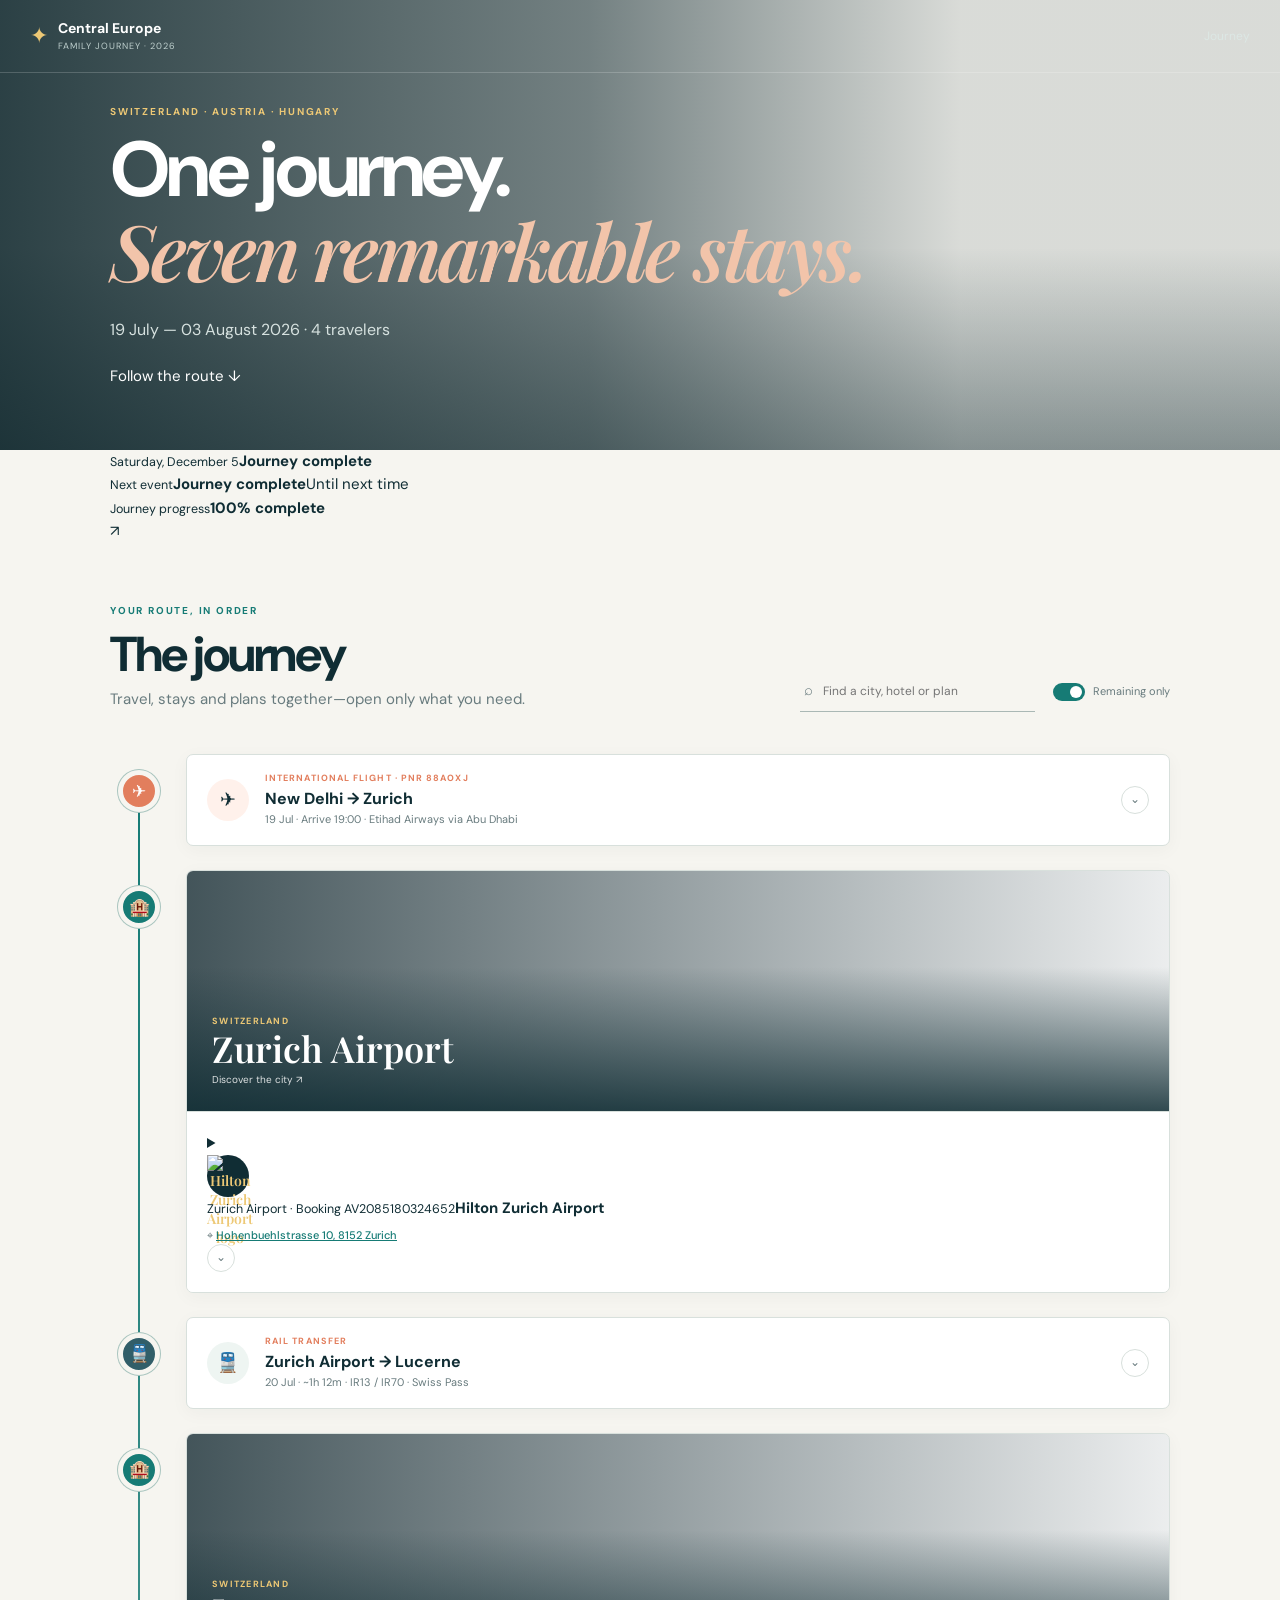
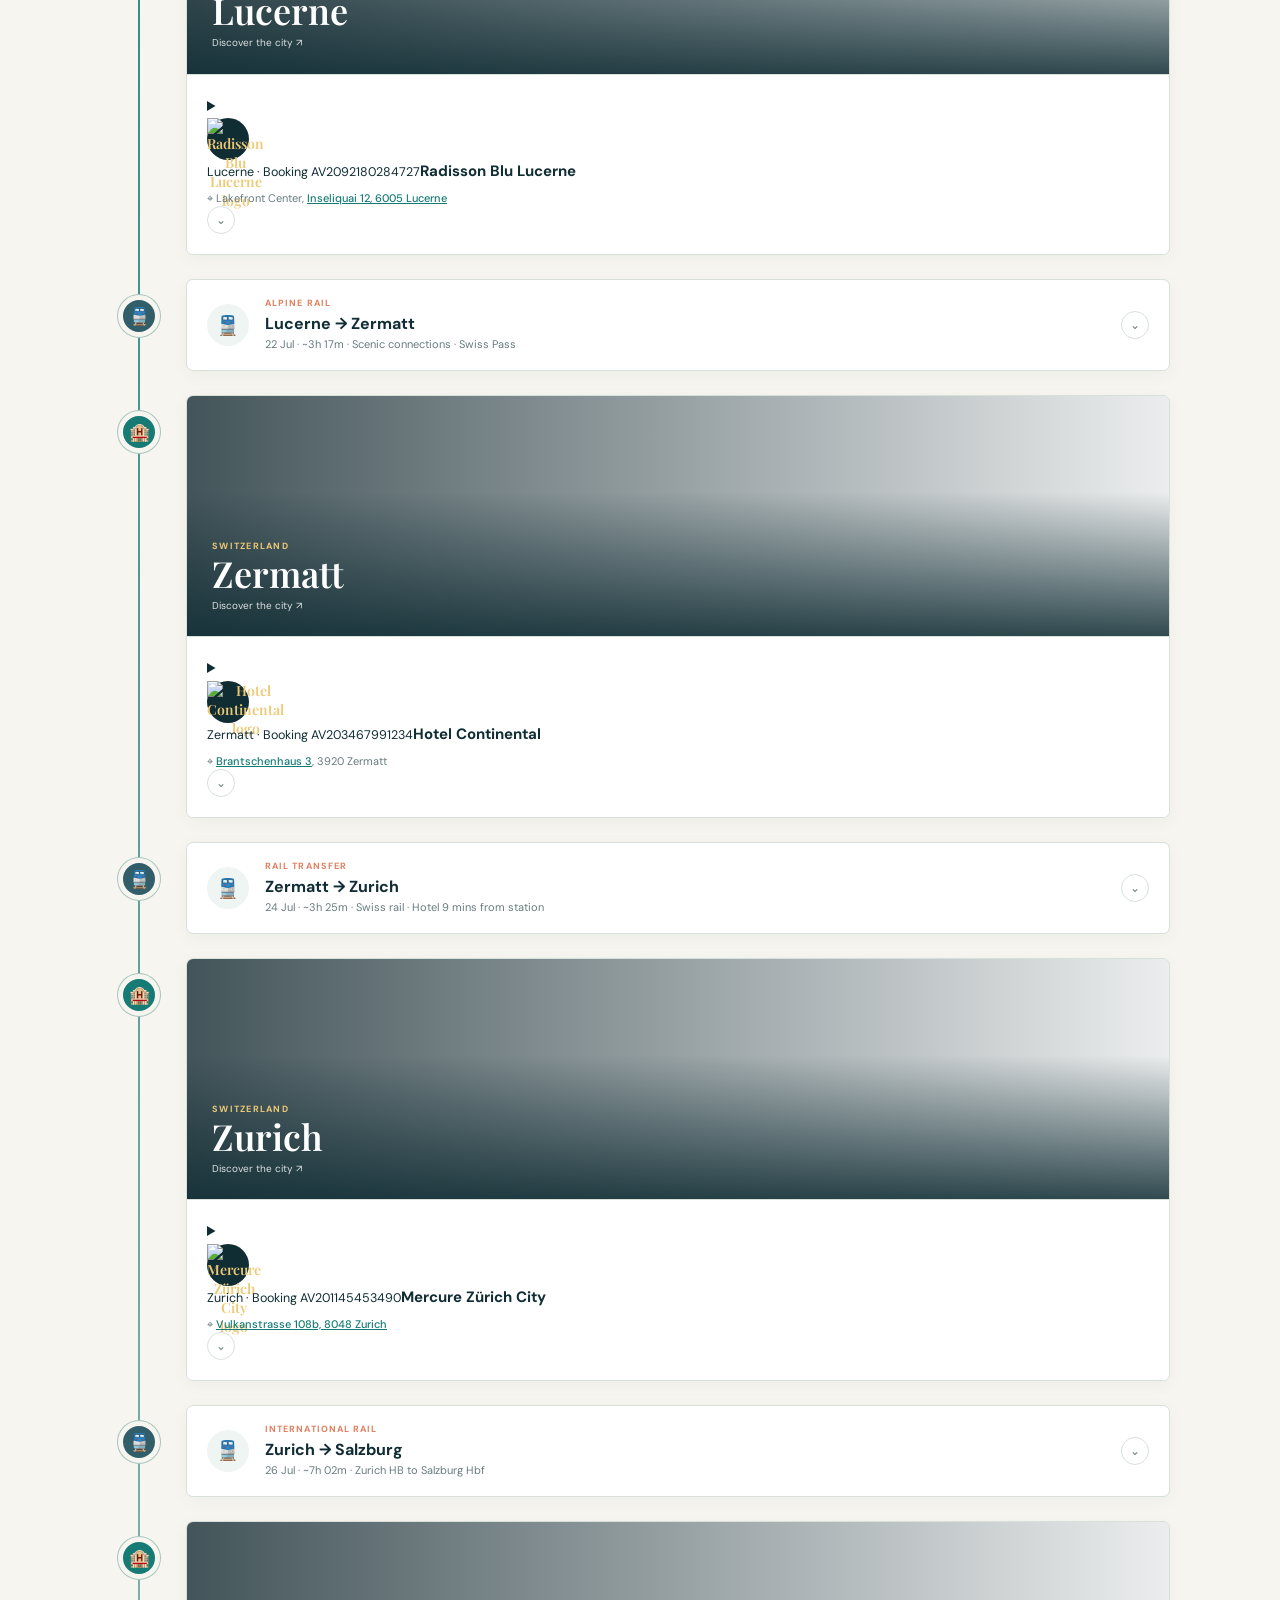
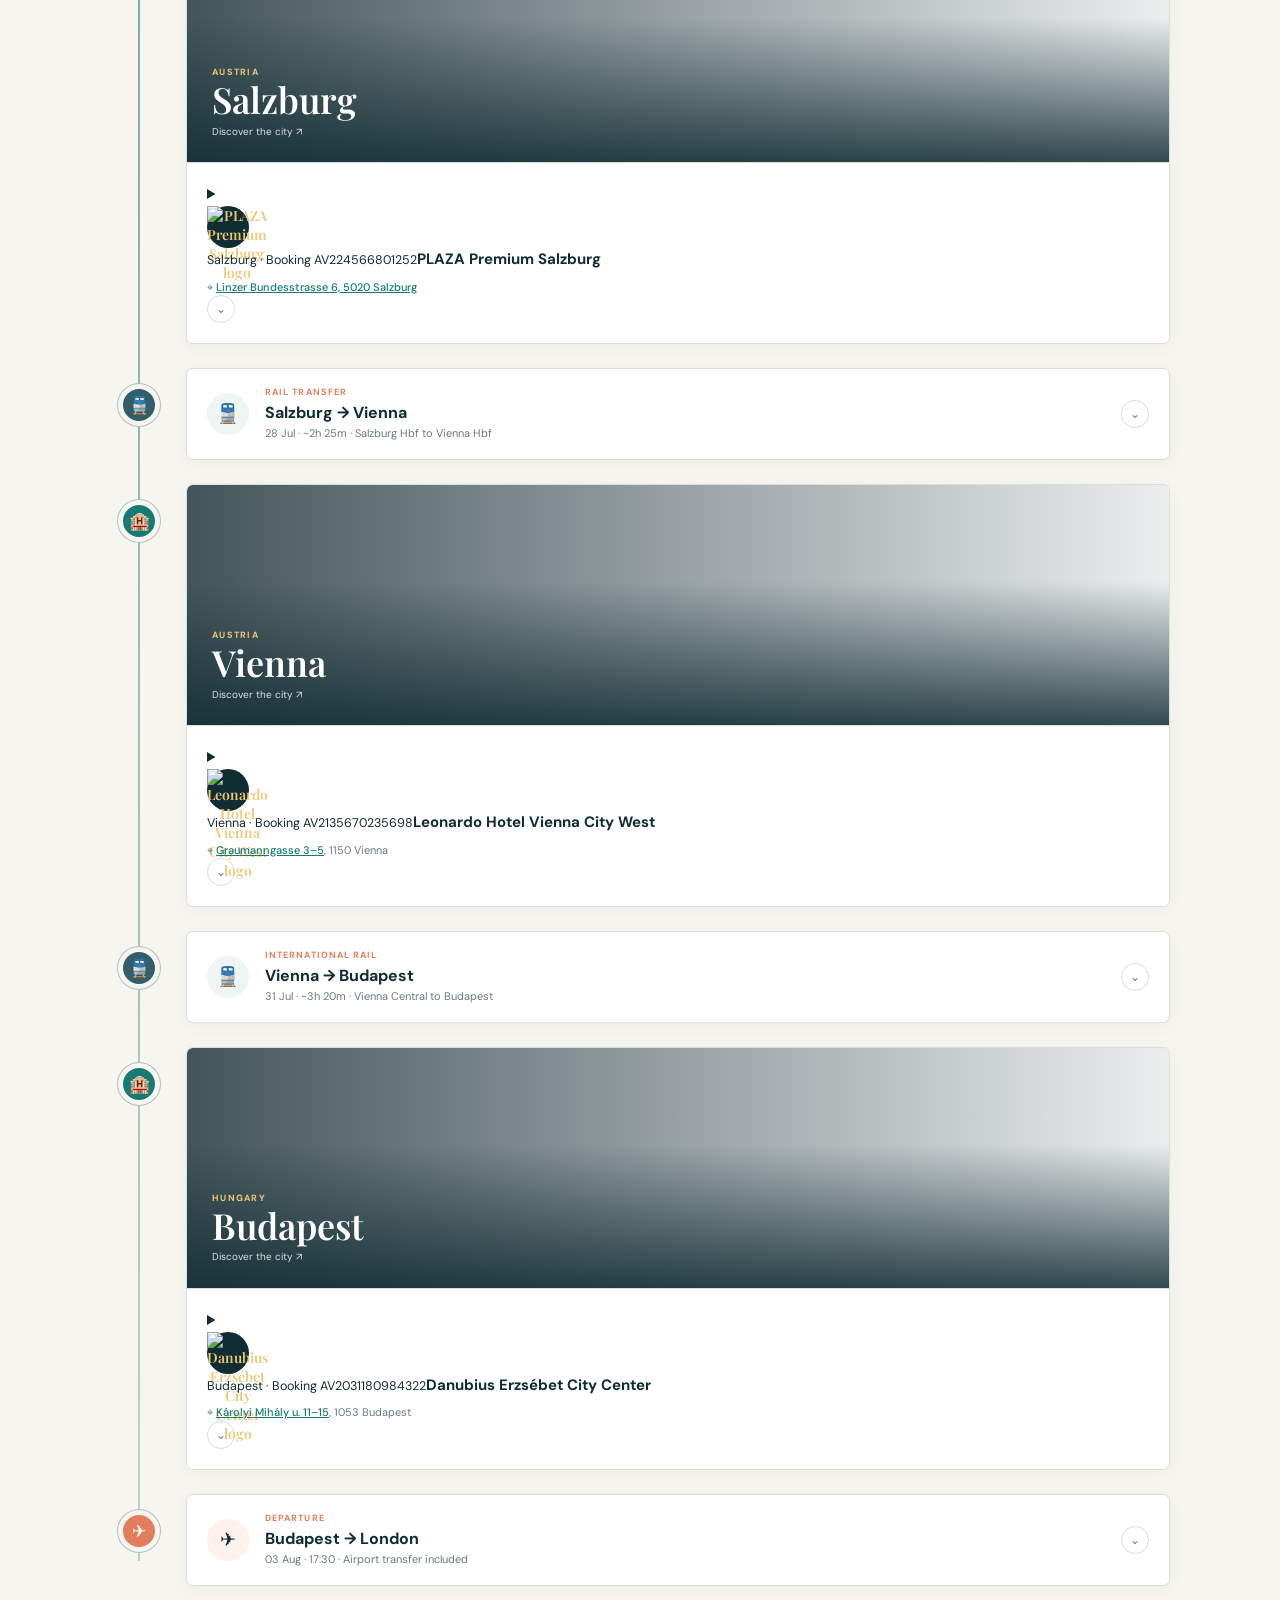
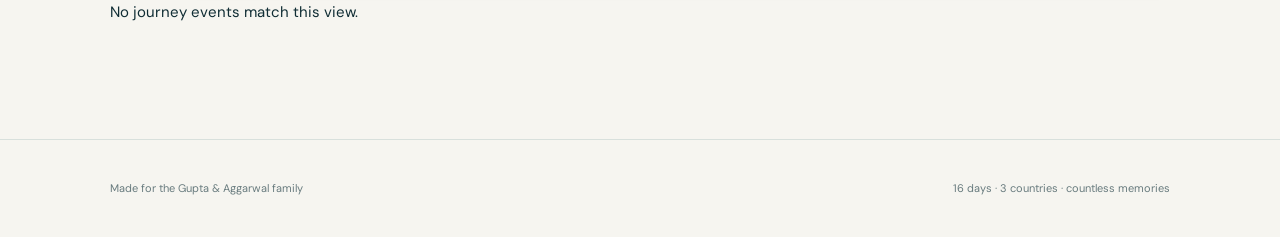
==== index.html @ 38ebfb2a "Update index.html" ====
<!doctype html>
<html lang="en">
  <head>
    <meta charset="utf-8" />
    <meta name="viewport" content="width=device-width, initial-scale=1.0, maximum-scale=5.0" />
    <meta name="description" content="An interactive event timeline for a family journey through Central Europe." />
    <meta name="theme-color" content="#102d34" />
    <title>Central Europe · Family Journey</title>
    <link rel="stylesheet" href="styles.css" />
  </head>
  <body>
    <header class="site-header">
      <div class="header-inner">
        <a class="brand" href="#top"><span class="brand-mark">✦</span><span><strong>Central Europe</strong><small>Family journey · 2026</small></span></a>
        <nav aria-label="Primary navigation"><a href="#journey">Journey</a></nav>
      </div>
    </header>
    <main id="top">
      <section class="hero">
        <div class="hero-image" role="img" aria-label="Mountain lake in Central Europe"></div><div class="hero-overlay"></div>
        <div class="hero-content section-shell"><p class="eyebrow light">Switzerland · Austria · Hungary</p><h1>One journey.<br /><em>Seven remarkable stays.</em></h1><p>19 July — 03 August 2026 · 4 travelers</p><a class="button" href="#journey">Follow the route <span>↓</span></a></div>
      </section>
      <section class="trip-dock section-shell" aria-labelledby="status-title">
        <div class="dock-main"><span class="pulse"></span><div><small id="todayLabel">Today</small><strong id="status-title">Your journey is loading</strong></div></div>
        <div class="dock-stat"><small>Next event</small><strong id="nextUp">—</strong><span id="nextUpDate">—</span></div>
        <div class="dock-stat"><small>Journey progress</small><strong id="progressLabel">—</strong><div class="progress"><span id="progressBar"></span></div></div>
        <button class="share-button" id="shareButton" type="button" aria-label="Share itinerary">↗</button>
      </section>
      <section class="journey-section section-shell" id="journey" aria-labelledby="journey-title">
        <div class="section-heading">
          <div><p class="eyebrow">Your route, in order</p><h2 id="journey-title">The journey</h2><p class="section-intro">Travel, stays and plans together—open only what you need.</p></div>
          <div class="filters"><label class="search"><span>⌕</span><input id="searchInput" type="search" placeholder="Find a city, hotel or plan" /></label><label class="toggle"><input id="hidePast" type="checkbox" checked /><span></span>Remaining only</label></div>
        </div>
        <div id="timeline" class="timeline" aria-live="polite"></div><p id="emptyState" class="empty-state" hidden>No journey events match this view.</p>
      </section>
    </main>
    <footer><div class="section-shell"><span>Made for the Gupta &amp; Aggarwal family</span><span>16 days · 3 countries · countless memories</span></div></footer>
    <dialog id="cityDialog" class="city-dialog"><button class="dialog-close" type="button" aria-label="Close city guide">×</button><div id="dialogImage" class="dialog-image"></div><div class="dialog-content"><p id="dialogCountry" class="eyebrow"></p><h2 id="dialogTitle"></h2><p id="dialogAbout" class="dialog-about"></p><div id="dialogFacts" class="dialog-facts"></div><div id="dialogHighlights" class="dialog-highlights"></div><a id="dialogMap" class="button dark" target="_blank" rel="noopener">Explore in Google Maps ↗</a></div></dialog>
    <div id="toast" class="toast" role="status" aria-live="polite"></div><script src="app.js"></script>
  </body>
</html>
---- styles.css ----
@import url('https://fonts.googleapis.com/css2?family=DM+Sans:wght@400;500;600;700&family=Playfair+Display:ital,wght@0,600;1,600&display=swap');

:root {
  --ink: #102d34;
  --muted: #687b7e;
  --paper: #f6f5f0;
  --white: #fff;
  --line: #d8e0dc;
  --teal: #167b75;
  --coral: #e27e5d;
  --gold: #edc875;
  --shadow: 0 18px 50px rgba(16,45,52,.11);
}

* { box-sizing: border-box; }
html { scroll-behavior: smooth; }

body {
  margin: 0;
  background: var(--paper);
  color: var(--ink);
  font: 15px/1.55 'DM Sans', sans-serif;
}

a { color: inherit; text-decoration: none; }
button, input { font: inherit; color: inherit; }
button { background: transparent; border: none; padding: 0; cursor: pointer; }

a:focus-visible, button:focus-visible, input:focus-visible, summary:focus-visible {
  outline: 3px solid var(--gold);
  outline-offset: 3px;
}

.section-shell {
  width: min(1060px, calc(100% - 40px));
  margin-inline: auto;
}

/* Header Section */
.site-header {
  position: absolute;
  z-index: 3;
  width: 100%;
  border-bottom: 1px solid rgba(255,255,255,.18);
  color: #fff;
}
.header-inner {
  width: min(1220px, calc(100% - 40px));
  height: 72px;
  display: flex;
  align-items: center;
  justify-content: space-between;
  margin: auto;
}
.brand { display: flex; align-items: center; gap: 10px; }
.brand-mark { color: var(--gold); font-size: 22px; }
.brand strong, .brand small { display: block; }
.brand strong { font-size: 14px; }
.brand small { color: #bfd0ce; font-size: 9px; letter-spacing: .11em; text-transform: uppercase; }
.site-header nav { display: flex; gap: 28px; color: #dce7e4; font-size: 12px; }

/* Hero Banner */
.hero {
  position: relative;
  min-height: 450px;
  display: flex;
  align-items: center;
  color: #fff;
  overflow: hidden;
}
.hero-image {
  position: absolute;
  inset: 0;
  background: url('https://images.unsplash.com/photo-1530122037265-a5f1f91d3b99?auto=format&fit=crop&w=1800&q=88') center 44%/cover;
}
.hero-overlay {
  position: absolute;
  inset: 0;
  background: linear-gradient(90deg, rgba(8,33,39,.85) 0%, rgba(8,33,39,.55) 46%, rgba(8,33,39,.12) 75%), linear-gradient(0deg, rgba(8,33,39,.4), transparent 45%);
}
.hero-content { position: relative; z-index: 1; padding-top: 42px; }
.eyebrow { margin: 0 0 10px; color: var(--teal); font-size: 10px; font-weight: 700; letter-spacing: .18em; text-transform: uppercase; }
.eyebrow.light { color: var(--gold); }
h1, h2 { margin: 0; line-height: 1.04; letter-spacing: -.045em; }
h1 { max-width: 760px; font-size: clamp(48px, 6.3vw, 78px); }
h1 em { color: #f2c4aa; font-family: 'Playfair Display', serif; font-weight: 600; }
.hero-content > p:not(.eyebrow) { margin: 22px 0; color: #d6e1df; font-size: 16px; }

/* Timeline Structural Styling */
.journey-section { padding-block: 60px 100px; }
.section-heading { display: flex; justify-content: space-between; align-items: flex-end; gap: 30px; margin-bottom: 42px; }
.section-heading h2 { font-size: clamp(34px, 5vw, 49px); }
.section-intro { margin: 9px 0 0; color: var(--muted); }
.filters { display: flex; align-items: center; gap: 18px; }
.search { display: flex; gap: 8px; align-items: center; width: 235px; padding: 8px 4px; border-bottom: 1px solid #aab8b5; color: var(--muted); }
.search input { width: 100%; border: 0; outline: 0; background: transparent; font-size: 12px; }
.toggle { display: flex; align-items: center; gap: 8px; color: var(--muted); font-size: 11px; white-space: nowrap; cursor: pointer; }
.toggle input { position: absolute; opacity: 0; }
.toggle span { position: relative; width: 32px; height: 18px; border-radius: 20px; background: #cdd8d4; }
.toggle span:after { content: ''; position: absolute; width: 12px; height: 12px; top: 3px; left: 3px; border-radius: 50%; background: #fff; transition: .2s; }
.toggle input:checked + span { background: var(--teal); }
.toggle input:checked + span:after { left: 17px; }

.timeline { position: relative; display: grid; gap: 24px; }
.timeline:before { content: ''; position: absolute; top: 25px; bottom: 25px; left: 28px; width: 2px; background: linear-gradient(var(--teal), #bed0cb); }
.timeline-row { position: relative; display: grid; grid-template-columns: 58px 1fr; gap: 18px; }
.timeline-marker { z-index: 1; display: grid; place-items: center; width: 42px; height: 42px; margin: 16px 0 0 8px; border: 5px solid var(--paper); border-radius: 50%; background: var(--teal); color: #fff; box-shadow: 0 0 0 1px #a9c5bf; font-size: 17px; }
.timeline-marker.transfer { background: #315e69; }
.timeline-marker.flight { background: var(--coral); }

/* Core Layout Blocks */
.timeline-event { min-width: 0; border: 1px solid var(--line); border-radius: 7px; background: #fff; box-shadow: 0 4px 18px rgba(16,45,52,.04); }
.travel-event summary { display: grid; grid-template-columns: 42px 1fr auto; gap: 16px; align-items: center; padding: 17px 20px; list-style: none; cursor: pointer; }
.travel-event summary::-webkit-details-marker { display: none; }
.event-logo { display: grid; place-items: center; width: 42px; height: 42px; border-radius: 50%; background: #eef5f2; font-size: 19px; }
.event-logo.flight { background: #fff1eb; }

/* The Essential Box Wrapper Layout */
.summary-copy { display: flex; flex-direction: column; justify-content: center; min-width: 0; text-align: left; }
.summary-copy small { display: block; color: var(--coral); font-size: 9px; font-weight: 700; letter-spacing: .12em; text-transform: uppercase; margin: 0 0 2px 0; }
.summary-copy strong { display: block; font-size: 16px; color: var(--ink); line-height: 1.25; margin: 1px 0 0 0; font-weight: 700; }
.summary-copy span { display: block; color: var(--muted); font-size: 11px; margin-top: 2px; }

.chevron { display: grid; place-items: center; width: 28px; height: 28px; border: 1px solid var(--line); border-radius: 50%; transition: .2s; color: var(--muted); font-size: 12px; }
.travel-event[open] .chevron { transform: rotate(180deg); }
.travel-details { display: grid; grid-template-columns: repeat(3, 1fr); gap: 1px; margin: 0 20px; background: var(--line); border: 1px solid var(--line); }
.travel-details div { padding: 13px; background: #fafbf9; }
.travel-details small { display: block; color: var(--muted); font-size: 9px; text-transform: uppercase; }
.travel-details strong { display: block; font-size: 11px; }
.event-actions { padding: 13px 20px 17px; border-top: none; }

/* Compound Cards (Image Top / Inner Info Block Bottom) */
.city-event { display: flex; flex-direction: column; overflow: hidden; }
.city-visual { position: relative; min-height: 240px; width: 100%; background-position: center; background-size: cover; text-align: left; }
.city-visual > span { position: absolute; left: 25px; bottom: 23px; color: #fff; z-index: 2; }
.city-visual:after { content: ''; position: absolute; inset: 0; background: linear-gradient(transparent 40%, rgba(16,45,52,0.85)); z-index: 1; }
.city-visual small { color: var(--gold); font-size: 9px; font-weight: 700; letter-spacing: .14em; text-transform: uppercase; display: block; }
.city-visual strong { font: 600 36px/1.1 'Playfair Display', serif; display: block; }
.city-visual em { margin-top: 4px; font-size: 10px; font-style: normal; display: block; opacity: 0.85; }
.city-body { padding: 20px; background: #fff; border-top: 1px solid var(--line); }

/* Specific Inner Components Layout */
.hotel-logo { width: 42px; height: 42px; display: grid; place-items: center; border-radius: 50%; background: var(--ink); color: var(--gold); font: 600 14px 'Playfair Display', serif; text-align: center; }
.address-container { display: block; font-size: 11px; color: var(--muted); margin-top: 8px; line-height: 1.4; }
.inline-map-link { color: var(--teal); text-decoration: underline; font-weight: 500; }

footer { padding: 40px 0; border-top: 1px solid var(--line); color: var(--muted); font-size: 11px; }
footer div { display: flex; justify-content: space-between; }

/* Responsive Adaptations */
@media (max-width: 900px) {
  .section-heading { flex-direction: column; align-items: flex-start; gap: 16px; }
  .filters { width: 100%; justify-content: space-between; }
}

@media (max-width: 680px) {
  .section-shell, .header-inner { width: calc(100% - 24px); }
  .site-header nav { display: none; }
  .hero { min-height: 380px; }
  h1 { font-size: clamp(34px, 10vw, 52px); }
  .timeline:before { left: 20px; }
  .timeline-row { grid-template-columns: 42px 1fr; gap: 12px; }
  .timeline-marker { width: 32px; height: 32px; margin: 18px 0 0 4px; border-width: 3px; font-size: 13px; }
  .travel-event summary { grid-template-columns: 42px 1fr auto; padding: 14px; gap: 12px; }
  .summary-copy strong { font-size: 14px; }
  .travel-details { grid-template-columns: 1fr; }
  .city-visual { min-height: 190px; }
  .city-visual strong { font-size: 28px; }
  .city-body { padding: 12px; }
}
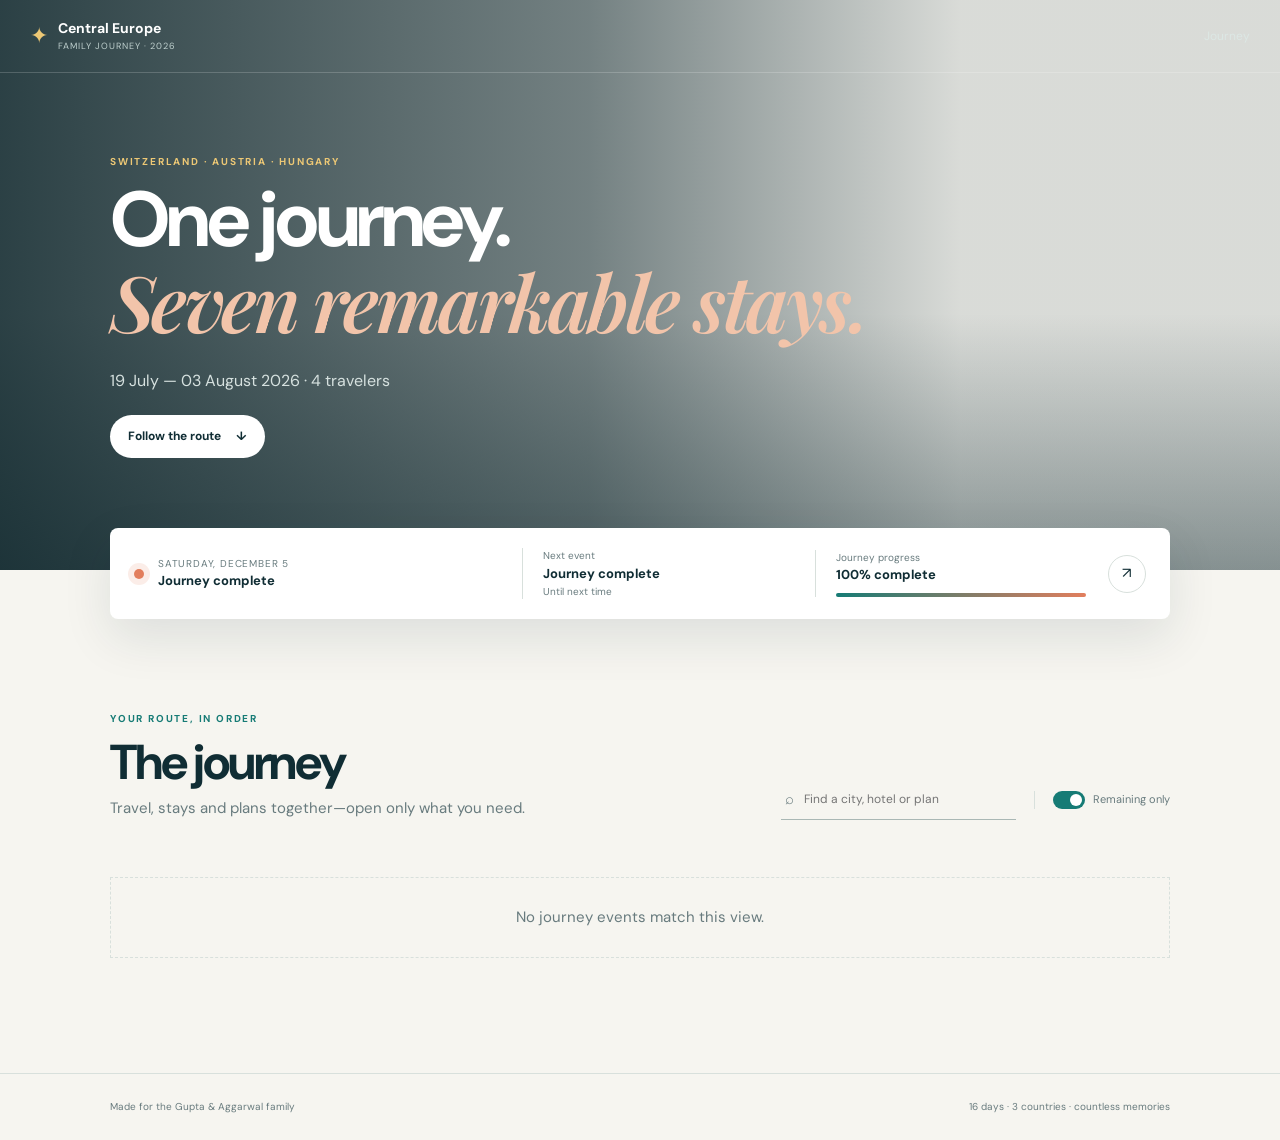
==== commit 6a0aaee6: "Enhance city dialog with additional information and styling updates - Added a new paragraph for disp" ====
--- a/index.html
+++ b/index.html
@@ -35,7 +35,7 @@
       </section>
     </main>
     <footer><div class="section-shell"><span>Made for the Gupta &amp; Aggarwal family</span><span>16 days · 3 countries · countless memories</span></div></footer>
-    <dialog id="cityDialog" class="city-dialog"><button class="dialog-close" type="button" aria-label="Close city guide">×</button><div id="dialogImage" class="dialog-image"></div><div class="dialog-content"><p id="dialogCountry" class="eyebrow"></p><h2 id="dialogTitle"></h2><p id="dialogAbout" class="dialog-about"></p><div id="dialogFacts" class="dialog-facts"></div><div id="dialogHighlights" class="dialog-highlights"></div><a id="dialogMap" class="button dark" target="_blank" rel="noopener">Explore in Google Maps ↗</a></div></dialog>
+    <dialog id="cityDialog" class="city-dialog"><button class="dialog-close" type="button" aria-label="Close city guide">×</button><div id="dialogImage" class="dialog-image"></div><div class="dialog-content"><p id="dialogCountry" class="eyebrow"></p><h2 id="dialogTitle"></h2><p id="dialogDates" class="dialog-dates"></p><p id="dialogAbout" class="dialog-about"></p><div id="dialogFacts" class="dialog-facts"></div><div id="dialogHighlights" class="dialog-highlights"></div><section class="dialog-places"><div class="dialog-places-heading"><small>Near your hotel</small><p>Good first stops for local atmosphere, central streets and easy walks.</p></div><div id="dialogPlaces" class="places-list"></div></section><a id="dialogMap" class="button dark" target="_blank" rel="noopener">Open hotel in Google Maps ↗</a></div></dialog>
     <div id="toast" class="toast" role="status" aria-live="polite"></div><script src="app.js"></script>
   </body>
 </html>
--- a/styles.css
+++ b/styles.css
@@ -1,170 +1,254 @@
 @import url('https://fonts.googleapis.com/css2?family=DM+Sans:wght@400;500;600;700&family=Playfair+Display:ital,wght@0,600;1,600&display=swap');
-
-:root {
-  --ink: #102d34;
-  --muted: #687b7e;
-  --paper: #f6f5f0;
-  --white: #fff;
-  --line: #d8e0dc;
-  --teal: #167b75;
-  --coral: #e27e5d;
-  --gold: #edc875;
-  --shadow: 0 18px 50px rgba(16,45,52,.11);
-}
-
-* { box-sizing: border-box; }
-html { scroll-behavior: smooth; }
-
-body {
+:root{--ink:#102d34;--muted:#687b7e;--paper:#f6f5f0;--white:#fff;--line:#d8e0dc;--teal:#167b75;--coral:#e27e5d;--gold:#edc875;--shadow:0 18px 50px rgba(16,45,52,.11)}*{box-sizing:border-box}html{scroll-behavior:smooth}body{margin:0;background:var(--paper);color:var(--ink);font:15px/1.55 'DM Sans',sans-serif}a{color:inherit;text-decoration:none}button,input{font:inherit}button{color:inherit}a:focus-visible,button:focus-visible,input:focus-visible,summary:focus-visible{outline:3px solid var(--gold);outline-offset:3px}.section-shell{width:min(1060px,calc(100% - 40px));margin-inline:auto}
+.site-header{position:absolute;z-index:3;width:100%;border-bottom:1px solid rgba(255,255,255,.18);color:#fff}.header-inner{width:min(1220px,calc(100% - 40px));height:72px;display:flex;align-items:center;justify-content:space-between;margin:auto}.brand{display:flex;align-items:center;gap:10px}.brand-mark{color:var(--gold);font-size:22px}.brand strong,.brand small{display:block}.brand strong{font-size:14px}.brand small{color:#bfd0ce;font-size:9px;letter-spacing:.11em;text-transform:uppercase}.site-header nav{display:flex;gap:28px;color:#dce7e4;font-size:12px}
+.hero{position:relative;min-height:570px;display:flex;align-items:center;color:#fff;overflow:hidden}.hero-image,.hero-overlay{position:absolute;inset:0}.hero-image{background:url('https://images.unsplash.com/photo-1530122037265-a5f1f91d3b99?auto=format&fit=crop&w=1800&q=88') center 44%/cover}.hero-overlay{background:linear-gradient(90deg,rgba(8,33,39,.85) 0%,rgba(8,33,39,.55) 46%,rgba(8,33,39,.12) 75%),linear-gradient(0deg,rgba(8,33,39,.4),transparent 45%)}.hero-content{position:relative;z-index:1;padding-top:42px}.eyebrow{margin:0 0 10px;color:var(--teal);font-size:10px;font-weight:700;letter-spacing:.18em;text-transform:uppercase}.eyebrow.light{color:var(--gold)}h1,h2{margin:0;line-height:1.04;letter-spacing:-.045em}h1{max-width:760px;font-size:clamp(48px,6.3vw,78px)}h1 em{color:#f2c4aa;font-family:'Playfair Display',serif;font-weight:600}.hero-content>p:not(.eyebrow){margin:22px 0;color:#d6e1df;font-size:16px}.button{display:inline-block;padding:12px 18px;border-radius:99px;background:#fff;color:var(--ink);font-size:12px;font-weight:700}
+.button span{margin-left:12px}.button.dark{background:var(--ink);color:#fff;text-align:center}
+.trip-dock{position:relative;z-index:2;display:grid;grid-template-columns:1.35fr 1fr 1fr auto;align-items:center;gap:22px;margin-top:-42px;padding:20px 24px;border-radius:8px;background:#fff;box-shadow:var(--shadow)}.dock-main{display:flex;align-items:center;gap:14px}.pulse{width:10px;height:10px;border-radius:50%;background:var(--coral);box-shadow:0 0 0 6px rgba(226,126,93,.14)}.trip-dock small,.trip-dock span{display:block;color:var(--muted);font-size:10px}.trip-dock strong{display:block;font-size:13px}.dock-main small{letter-spacing:.08em;text-transform:uppercase}.dock-stat{padding-left:20px;border-left:1px solid var(--line)}.progress{height:4px;margin-top:8px;border-radius:9px;background:#e8eeeb;overflow:hidden}.progress span{height:100%;background:linear-gradient(90deg,var(--teal),var(--coral))}.share-button{width:38px;height:38px;border:1px solid var(--line);border-radius:50%;background:#fff;cursor:pointer}
+.journey-section{padding-block:92px 100px}.section-heading{display:flex;justify-content:space-between;align-items:end;gap:30px;margin-bottom:42px}.section-heading h2,.essentials h2{font-size:clamp(34px,5vw,49px)}.section-intro{margin:9px 0 0;color:var(--muted)}.filters{display:flex;align-items:center;gap:18px}.filters>*+*{padding-left:18px;border-left:1px solid var(--line)}.search{display:flex;gap:8px;align-items:center;width:235px;padding:8px 4px;border-bottom:1px solid #aab8b5;color:var(--muted)}.search input{width:100%;border:0;outline:0;background:transparent;font-size:12px}.toggle{display:flex;align-items:center;gap:8px;color:var(--muted);font-size:11px;white-space:nowrap;cursor:pointer}.toggle input{position:absolute;opacity:0}.toggle span{position:relative;width:32px;height:18px;border-radius:20px;background:#cdd8d4}.toggle span:after{content:'';position:absolute;width:12px;height:12px;top:3px;left:3px;border-radius:50%;background:#fff;transition:.2s}.toggle input:checked+span{background:var(--teal)}.toggle input:checked+span:after{left:17px}
+.timeline{display:grid;gap:17px}.timeline-row{position:relative;display:block}.timeline-row[hidden]{display:none}.timeline-event{min-width:0;border:1px solid var(--line);border-radius:7px;background:#fff;box-shadow:0 4px 18px rgba(16,45,52,.04)}.timeline-event.complete{opacity:.68}.travel-event summary{display:grid;grid-template-columns:46px 1fr auto;gap:14px;align-items:center;padding:17px 20px;list-style:none;cursor:pointer}.travel-event summary::-webkit-details-marker{display:none}.event-logo{display:grid;place-items:center;width:42px;height:42px;border-radius:10px;background:#eef5f2;font-size:19px}.event-logo.flight{background:#fff1eb}.summary-copy small,.summary-copy strong,.summary-copy span{display:block}.summary-copy small{color:var(--coral);font-size:9px;font-weight:700;letter-spacing:.12em;text-transform:uppercase}.summary-copy strong{font-size:16px}
+.summary-copy span{color:var(--muted);font-size:11px}.summary-dates{margin-block:4px 3px;color:var(--ink)!important;font-size:11px!important;font-weight:700}.chevron{display:grid;place-items:center;width:28px;height:28px;border:1px solid var(--line);border-radius:50%;transition:.2s}.travel-event[open] .chevron,.hotel-details[open] .chevron{transform:rotate(180deg)}.travel-details{display:grid;grid-template-columns:repeat(3,1fr);gap:1px;margin:0 20px;background:var(--line);border:1px solid var(--line)}.travel-details div{padding:13px;background:#fafbf9}.travel-details small,.travel-details strong{display:block}.travel-details small{color:var(--muted);font-size:9px;text-transform:uppercase}.travel-details strong{font-size:11px}.event-actions{padding:13px 20px 17px}.map-link{color:var(--teal);font-size:11px;font-weight:700}.map-link span{color:var(--coral)}
+.city-event{display:grid;grid-template-columns:37% 63%;overflow:hidden}.city-visual{position:relative;min-height:285px;padding:0;border:0;background-position:center;background-size:cover;text-align:left;cursor:pointer}.city-visual>span{position:absolute;left:25px;bottom:23px;color:#fff}.city-visual small,.city-visual strong,.city-visual em{display:block}.city-visual small{color:var(--gold);font-size:9px;font-style:normal;font-weight:700;letter-spacing:.14em;text-transform:uppercase}.city-visual strong{font:600 36px/1.1 'Playfair Display',serif}.city-visual em{margin-top:8px;font-size:10px;font-style:normal}.city-body{padding:23px 25px}.stay-meta{display:flex;align-items:center;gap:12px;padding-bottom:16px;margin-bottom:16px;border-bottom:1px solid var(--line)}.stay-meta strong{font-size:13px}.stay-meta span{color:var(--muted);font-size:10px}.stay-chip{padding:4px 8px;border-radius:999px;background:#eef5f2;color:var(--teal)!important;font-size:9px!important;font-weight:700;letter-spacing:.08em;text-transform:uppercase}
+
+/* Hotel Header Structure Fixes */
+.stay-header{display:flex;align-items:center;gap:13px;padding-bottom:17px;border-bottom:1px solid var(--line)}.hotel-logo{flex:0 0 39px;height:39px;display:grid;place-items:center;border-radius:50%;background:var(--ink);color:var(--gold);font:600 18px 'Playfair Display',serif}.stay-header small{color:var(--coral);font-size:9px;font-weight:700;text-transform:uppercase}
+.hotel-summary{display:flex;flex-direction:column;gap:3px;flex:1;min-width:0}
+.hotel-summary small{display:block;color:var(--coral);font-size:9px;font-weight:700;letter-spacing:0.05em;text-transform:uppercase}
+.hotel-summary strong{display:block;font-size:16px;font-weight:600;color:var(--ink);line-height:1.2;margin-top:2px}
+
+.plan-list{padding-block:8px}.plan-list>div{display:grid;grid-template-columns:55px 1fr;gap:10px;padding:9px 0;border-bottom:1px solid #edf1ef}.plan-list time{color:var(--teal);font-size:10px;font-weight:700}.plan-list span{font-size:11px}.city-footer{display:flex;justify-content:space-between;align-items:center;gap:15px;padding-top:10px;color:var(--muted);font-size:9px}.city-footer>span{overflow:hidden;text-overflow:ellipsis;white-space:nowrap}.empty-state{padding:28px;border:1px dashed var(--line);color:var(--muted);text-align:center}
+.essentials{display:grid;grid-template-columns:.75fr 1.6fr;gap:60px;margin-bottom:90px;padding:42px;border-radius:8px;background:var(--ink);color:#fff}.essentials>div>p:last-child{color:#a9bfbd;font-size:12px}.essential-grid{display:grid;grid-template-columns:1fr 1fr;gap:12px}.essential-grid article{position:relative;padding:17px 17px 15px 48px;border:1px solid rgba(255,255,255,.12);border-radius:5px}.essential-grid article>span{position:absolute;left:15px;top:17px}.essential-grid small,.essential-grid strong{display:block}.essential-grid small{color:#89a3a1;font-size:9px;text-transform:uppercase}.essential-grid strong{font-size:13px}.essential-grid p{margin:2px 0 0;color:#a9bfbd;font-size:9px}footer{padding:25px 0;border-top:1px solid var(--line);color:var(--muted);font-size:10px}footer div{display:flex;justify-content:space-between}
+.toast{position:fixed;z-index:20;right:20px;bottom:20px;padding:11px 15px;border-radius:999px;background:var(--ink);color:#fff;font-size:11px;opacity:0;transform:translateY(10px);pointer-events:none;transition:opacity .2s,transform .2s}.toast.visible{opacity:1;transform:translateY(0)}
+.hotel-logo img{display:block;width:26px;height:26px;object-fit:contain}
+
+/* Native Modal Dialog Core Styles */
+.city-dialog {
+  padding: 0;
+  border: none;
+  border-radius: 12px;
+  box-shadow: var(--shadow);
+  max-width: 500px;
+  width: calc(100% - 32px);
+  max-height: calc(100dvh - 24px);
+  background: var(--paper);
+  overflow-x: hidden;
+  overflow-y: auto;
+}
+.city-dialog::backdrop {
+  background: rgba(8, 31, 38, 0.6);
+  backdrop-filter: blur(4px);
+}
+.dialog-close {
+  position: absolute;
+  top: 15px;
+  right: 15px;
+  z-index: 10;
+  width: 32px;
+  height: 32px;
+  border-radius: 50%;
+  border: none;
+  background: rgba(255, 255, 255, 0.9);
+  color: var(--ink);
+  font-size: 20px;
+  line-height: 1;
+  cursor: pointer;
+  display: grid;
+  place-items: center;
+  box-shadow: 0 2px 8px rgba(0,0,0,0.15);
+}
+.dialog-image {
+  height: 200px;
+  background-size: cover;
+  background-position: center;
+}
+.dialog-content {
+  padding: 24px;
+  display: flex;
+  flex-direction: column;
+  gap: 16px;
+}
+.dialog-content h2 {
+  font: 600 32px/1.1 'Playfair Display', serif;
+  color: var(--ink);
   margin: 0;
-  background: var(--paper);
-  color: var(--ink);
-  font: 15px/1.55 'DM Sans', sans-serif;
-}
-
-a { color: inherit; text-decoration: none; }
-button, input { font: inherit; color: inherit; }
-button { background: transparent; border: none; padding: 0; cursor: pointer; }
-
-a:focus-visible, button:focus-visible, input:focus-visible, summary:focus-visible {
-  outline: 3px solid var(--gold);
-  outline-offset: 3px;
-}
-
-.section-shell {
-  width: min(1060px, calc(100% - 40px));
-  margin-inline: auto;
-}
-
-/* Header Section */
-.site-header {
-  position: absolute;
-  z-index: 3;
-  width: 100%;
-  border-bottom: 1px solid rgba(255,255,255,.18);
-  color: #fff;
-}
-.header-inner {
-  width: min(1220px, calc(100% - 40px));
-  height: 72px;
-  display: flex;
-  align-items: center;
-  justify-content: space-between;
-  margin: auto;
-}
-.brand { display: flex; align-items: center; gap: 10px; }
-.brand-mark { color: var(--gold); font-size: 22px; }
-.brand strong, .brand small { display: block; }
-.brand strong { font-size: 14px; }
-.brand small { color: #bfd0ce; font-size: 9px; letter-spacing: .11em; text-transform: uppercase; }
-.site-header nav { display: flex; gap: 28px; color: #dce7e4; font-size: 12px; }
-
-/* Hero Banner */
-.hero {
-  position: relative;
-  min-height: 450px;
-  display: flex;
-  align-items: center;
-  color: #fff;
-  overflow: hidden;
-}
-.hero-image {
-  position: absolute;
-  inset: 0;
-  background: url('https://images.unsplash.com/photo-1530122037265-a5f1f91d3b99?auto=format&fit=crop&w=1800&q=88') center 44%/cover;
-}
-.hero-overlay {
-  position: absolute;
-  inset: 0;
-  background: linear-gradient(90deg, rgba(8,33,39,.85) 0%, rgba(8,33,39,.55) 46%, rgba(8,33,39,.12) 75%), linear-gradient(0deg, rgba(8,33,39,.4), transparent 45%);
-}
-.hero-content { position: relative; z-index: 1; padding-top: 42px; }
-.eyebrow { margin: 0 0 10px; color: var(--teal); font-size: 10px; font-weight: 700; letter-spacing: .18em; text-transform: uppercase; }
-.eyebrow.light { color: var(--gold); }
-h1, h2 { margin: 0; line-height: 1.04; letter-spacing: -.045em; }
-h1 { max-width: 760px; font-size: clamp(48px, 6.3vw, 78px); }
-h1 em { color: #f2c4aa; font-family: 'Playfair Display', serif; font-weight: 600; }
-.hero-content > p:not(.eyebrow) { margin: 22px 0; color: #d6e1df; font-size: 16px; }
-
-/* Timeline Structural Styling */
-.journey-section { padding-block: 60px 100px; }
-.section-heading { display: flex; justify-content: space-between; align-items: flex-end; gap: 30px; margin-bottom: 42px; }
-.section-heading h2 { font-size: clamp(34px, 5vw, 49px); }
-.section-intro { margin: 9px 0 0; color: var(--muted); }
-.filters { display: flex; align-items: center; gap: 18px; }
-.search { display: flex; gap: 8px; align-items: center; width: 235px; padding: 8px 4px; border-bottom: 1px solid #aab8b5; color: var(--muted); }
-.search input { width: 100%; border: 0; outline: 0; background: transparent; font-size: 12px; }
-.toggle { display: flex; align-items: center; gap: 8px; color: var(--muted); font-size: 11px; white-space: nowrap; cursor: pointer; }
-.toggle input { position: absolute; opacity: 0; }
-.toggle span { position: relative; width: 32px; height: 18px; border-radius: 20px; background: #cdd8d4; }
-.toggle span:after { content: ''; position: absolute; width: 12px; height: 12px; top: 3px; left: 3px; border-radius: 50%; background: #fff; transition: .2s; }
-.toggle input:checked + span { background: var(--teal); }
-.toggle input:checked + span:after { left: 17px; }
-
-.timeline { position: relative; display: grid; gap: 24px; }
-.timeline:before { content: ''; position: absolute; top: 25px; bottom: 25px; left: 28px; width: 2px; background: linear-gradient(var(--teal), #bed0cb); }
-.timeline-row { position: relative; display: grid; grid-template-columns: 58px 1fr; gap: 18px; }
-.timeline-marker { z-index: 1; display: grid; place-items: center; width: 42px; height: 42px; margin: 16px 0 0 8px; border: 5px solid var(--paper); border-radius: 50%; background: var(--teal); color: #fff; box-shadow: 0 0 0 1px #a9c5bf; font-size: 17px; }
-.timeline-marker.transfer { background: #315e69; }
-.timeline-marker.flight { background: var(--coral); }
-
-/* Core Layout Blocks */
-.timeline-event { min-width: 0; border: 1px solid var(--line); border-radius: 7px; background: #fff; box-shadow: 0 4px 18px rgba(16,45,52,.04); }
-.travel-event summary { display: grid; grid-template-columns: 42px 1fr auto; gap: 16px; align-items: center; padding: 17px 20px; list-style: none; cursor: pointer; }
-.travel-event summary::-webkit-details-marker { display: none; }
-.event-logo { display: grid; place-items: center; width: 42px; height: 42px; border-radius: 50%; background: #eef5f2; font-size: 19px; }
-.event-logo.flight { background: #fff1eb; }
-
-/* The Essential Box Wrapper Layout */
-.summary-copy { display: flex; flex-direction: column; justify-content: center; min-width: 0; text-align: left; }
-.summary-copy small { display: block; color: var(--coral); font-size: 9px; font-weight: 700; letter-spacing: .12em; text-transform: uppercase; margin: 0 0 2px 0; }
-.summary-copy strong { display: block; font-size: 16px; color: var(--ink); line-height: 1.25; margin: 1px 0 0 0; font-weight: 700; }
-.summary-copy span { display: block; color: var(--muted); font-size: 11px; margin-top: 2px; }
-
-.chevron { display: grid; place-items: center; width: 28px; height: 28px; border: 1px solid var(--line); border-radius: 50%; transition: .2s; color: var(--muted); font-size: 12px; }
-.travel-event[open] .chevron { transform: rotate(180deg); }
-.travel-details { display: grid; grid-template-columns: repeat(3, 1fr); gap: 1px; margin: 0 20px; background: var(--line); border: 1px solid var(--line); }
-.travel-details div { padding: 13px; background: #fafbf9; }
-.travel-details small { display: block; color: var(--muted); font-size: 9px; text-transform: uppercase; }
-.travel-details strong { display: block; font-size: 11px; }
-.event-actions { padding: 13px 20px 17px; border-top: none; }
-
-/* Compound Cards (Image Top / Inner Info Block Bottom) */
-.city-event { display: flex; flex-direction: column; overflow: hidden; }
-.city-visual { position: relative; min-height: 240px; width: 100%; background-position: center; background-size: cover; text-align: left; }
-.city-visual > span { position: absolute; left: 25px; bottom: 23px; color: #fff; z-index: 2; }
-.city-visual:after { content: ''; position: absolute; inset: 0; background: linear-gradient(transparent 40%, rgba(16,45,52,0.85)); z-index: 1; }
-.city-visual small { color: var(--gold); font-size: 9px; font-weight: 700; letter-spacing: .14em; text-transform: uppercase; display: block; }
-.city-visual strong { font: 600 36px/1.1 'Playfair Display', serif; display: block; }
-.city-visual em { margin-top: 4px; font-size: 10px; font-style: normal; display: block; opacity: 0.85; }
-.city-body { padding: 20px; background: #fff; border-top: 1px solid var(--line); }
-
-/* Specific Inner Components Layout */
-.hotel-logo { width: 42px; height: 42px; display: grid; place-items: center; border-radius: 50%; background: var(--ink); color: var(--gold); font: 600 14px 'Playfair Display', serif; text-align: center; }
-.address-container { display: block; font-size: 11px; color: var(--muted); margin-top: 8px; line-height: 1.4; }
-.inline-map-link { color: var(--teal); text-decoration: underline; font-weight: 500; }
-
-footer { padding: 40px 0; border-top: 1px solid var(--line); color: var(--muted); font-size: 11px; }
-footer div { display: flex; justify-content: space-between; }
-
-/* Responsive Adaptations */
-@media (max-width: 900px) {
-  .section-heading { flex-direction: column; align-items: flex-start; gap: 16px; }
-  .filters { width: 100%; justify-content: space-between; }
-}
-
-@media (max-width: 680px) {
-  .section-shell, .header-inner { width: calc(100% - 24px); }
-  .site-header nav { display: none; }
-  .hero { min-height: 380px; }
-  h1 { font-size: clamp(34px, 10vw, 52px); }
-  .timeline:before { left: 20px; }
-  .timeline-row { grid-template-columns: 42px 1fr; gap: 12px; }
-  .timeline-marker { width: 32px; height: 32px; margin: 18px 0 0 4px; border-width: 3px; font-size: 13px; }
-  .travel-event summary { grid-template-columns: 42px 1fr auto; padding: 14px; gap: 12px; }
-  .summary-copy strong { font-size: 14px; }
-  .travel-details { grid-template-columns: 1fr; }
-  .city-visual { min-height: 190px; }
-  .city-visual strong { font-size: 28px; }
-  .city-body { padding: 12px; }
-}
+}
+.dialog-dates {
+  margin: -8px 0 0;
+  color: var(--teal);
+  font-size: 12px;
+  font-weight: 700;
+}
+.dialog-about {
+  margin: 0;
+  font-size: 14px;
+  color: var(--ink);
+}
+.dialog-facts {
+  display: flex;
+  flex-wrap: wrap;
+  gap: 8px;
+}
+.fact-bubble {
+  background: var(--white);
+  padding: 6px 12px;
+  border-radius: 20px;
+  font-size: 12px;
+  border: 1px solid var(--line);
+  color: var(--ink);
+}
+.dialog-highlights small {
+  display: block;
+  text-transform: uppercase;
+  font-size: 10px;
+  font-weight: 700;
+  color: var(--muted);
+  letter-spacing: 0.05em;
+  margin-bottom: 6px;
+}
+.highlights-wrap {
+  display: flex;
+  flex-wrap: wrap;
+  gap: 8px;
+}
+.highlights-wrap span {
+  background: #eef5f2;
+  color: var(--teal);
+  padding: 6px 12px;
+  border-radius: 6px;
+  font-size: 12px;
+  font-weight: 500;
+}
+.dialog-places {
+  display: flex;
+  flex-direction: column;
+  gap: 12px;
+  padding-top: 4px;
+  border-top: 1px solid var(--line);
+}
+.dialog-places-heading small {
+  display: block;
+  text-transform: uppercase;
+  font-size: 10px;
+  font-weight: 700;
+  color: var(--muted);
+  letter-spacing: 0.05em;
+}
+.dialog-places-heading p {
+  margin: 6px 0 0;
+  font-size: 12px;
+  color: var(--muted);
+}
+.places-list {
+  display: grid;
+  gap: 10px;
+}
+.place-card {
+  display: grid;
+  grid-template-columns: 1fr auto;
+  gap: 14px;
+  align-items: start;
+  padding: 14px;
+  border: 1px solid var(--line);
+  border-radius: 10px;
+  background: var(--white);
+}
+.place-card small,
+.place-card strong {
+  display: block;
+}
+.place-card small {
+  color: var(--coral);
+  font-size: 9px;
+  font-weight: 700;
+  letter-spacing: 0.08em;
+  text-transform: uppercase;
+}
+.place-card strong {
+  margin-top: 4px;
+  font-size: 14px;
+}
+.place-card p {
+  margin: 6px 0 0;
+  color: var(--muted);
+  font-size: 12px;
+}
+.place-link {
+  align-self: center;
+  color: var(--teal);
+  font-size: 11px;
+  font-weight: 700;
+  white-space: nowrap;
+}
+
+/* Fix text break errors within address elements */
+.address-container {
+  display: block;
+  font-size: 11px;
+  color: var(--muted);
+  word-break: break-word;
+  overflow-wrap: break-word;
+  margin-top: 4px;
+}
+.inline-map-link {
+  color: var(--teal);
+  text-decoration: underline;
+  font-weight: 500;
+}
+
+@media (max-width:900px){
+  .trip-dock{grid-template-columns:1fr 1fr;gap:14px}
+  .dock-stat{padding-left:14px}
+  .section-heading{flex-direction:column;align-items:flex-start}
+  .filters{width:100%;justify-content:space-between}
+  .filters>*+*{padding-left:14px}
+}
+
+@media (max-width:680px){
+  .section-shell,.header-inner{width:calc(100% - 24px)}
+  .site-header nav{display:none}
+  .hero{min-height:500px}
+  .hero-content{padding-top:30px}
+  h1{font-size:clamp(38px,11vw,52px)}
+  .hero-content>p:not(.eyebrow){font-size:14px}
+  .trip-dock{grid-template-columns:1fr;margin-top:-26px;padding:14px}
+  .dock-stat{padding-left:0;border-left:0;border-top:1px solid var(--line);padding-top:10px}
+  .share-button{justify-self:start}
+  .journey-section{padding-block:58px 70px}
+  .section-heading{margin-bottom:26px;gap:18px}
+  .section-intro{max-width:38ch}
+  .filters{flex-direction:column;align-items:stretch;gap:12px}
+  .filters>*+*{padding-left:0;padding-top:12px;border-left:0;border-top:1px solid var(--line)}
+  .search{width:100%}
+  .toggle{justify-content:space-between}
+  .travel-event summary{grid-template-columns:38px 1fr auto;padding:14px}
+  .event-logo{width:34px;height:34px}
+  .summary-copy strong{font-size:15px}
+  .summary-copy span{font-size:10px}
+  .travel-details{grid-template-columns:1fr}
+  .city-event{grid-template-columns:1fr}
+  .city-visual{min-height:220px}
+  .city-visual>span{left:18px;bottom:16px}
+  .city-visual strong{font-size:32px}
+  .city-body{padding:16px}
+  .stay-meta{flex-wrap:wrap;gap:8px}
+  .stay-header{align-items:center}
+  .plan-list>div{grid-template-columns:48px 1fr}
+  .place-card{grid-template-columns:1fr}
+  footer div{flex-direction:column;gap:4px}
+  .toast{left:12px;right:12px;bottom:12px;text-align:center}
+  
+  /* Mobile optimized layouts for dialog popups */
+  .city-dialog {
+    width: calc(100% - 24px);
+    margin: auto;
+  }
+  .dialog-image {
+    height: 160px;
+  }
+  .dialog-content {
+    padding: 16px;
+    gap: 12px;
+  }
+  .dialog-content h2 {
+    font-size: 26px;
+  }
+}
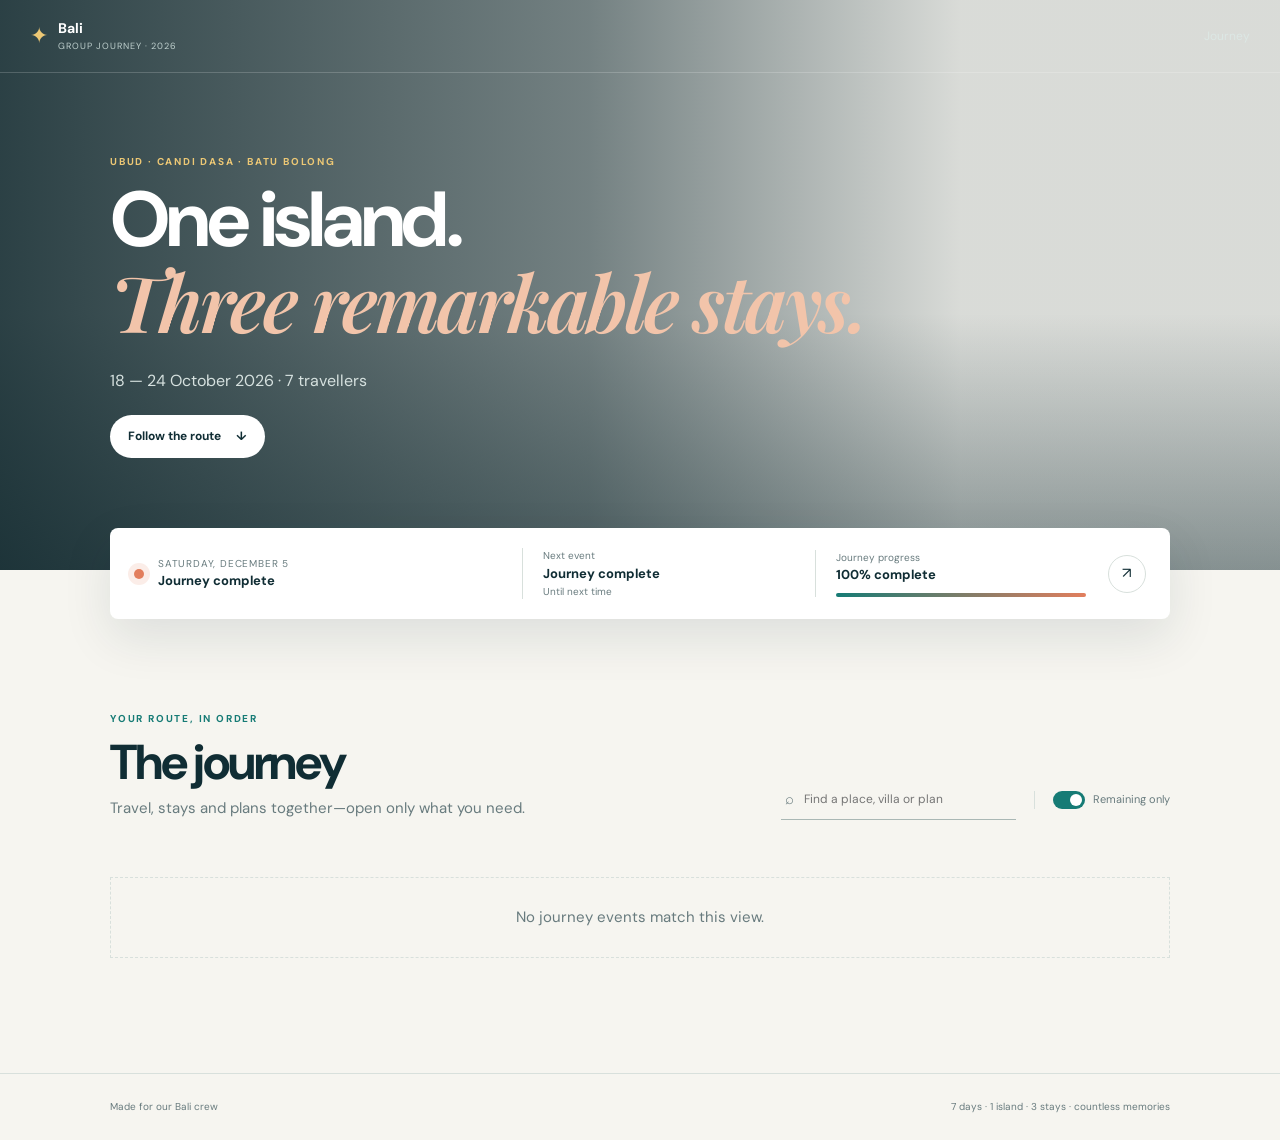
==== commit 636c93b1: "Update index.html for bali" ====
--- a/index.html
+++ b/index.html
@@ -3,22 +3,22 @@
   <head>
     <meta charset="utf-8" />
     <meta name="viewport" content="width=device-width, initial-scale=1.0, maximum-scale=5.0" />
-    <meta name="description" content="An interactive event timeline for a family journey through Central Europe." />
+    <meta name="description" content="An interactive event timeline for a group journey through Bali." />
     <meta name="theme-color" content="#102d34" />
-    <title>Central Europe · Family Journey</title>
+    <title>Bali · Group Journey</title>
     <link rel="stylesheet" href="styles.css" />
   </head>
   <body>
     <header class="site-header">
       <div class="header-inner">
-        <a class="brand" href="#top"><span class="brand-mark">✦</span><span><strong>Central Europe</strong><small>Family journey · 2026</small></span></a>
+        <a class="brand" href="#top"><span class="brand-mark">✦</span><span><strong>Bali</strong><small>Group journey · 2026</small></span></a>
         <nav aria-label="Primary navigation"><a href="#journey">Journey</a></nav>
       </div>
     </header>
     <main id="top">
       <section class="hero">
-        <div class="hero-image" role="img" aria-label="Mountain lake in Central Europe"></div><div class="hero-overlay"></div>
-        <div class="hero-content section-shell"><p class="eyebrow light">Switzerland · Austria · Hungary</p><h1>One journey.<br /><em>Seven remarkable stays.</em></h1><p>19 July — 03 August 2026 · 4 travelers</p><a class="button" href="#journey">Follow the route <span>↓</span></a></div>
+        <div class="hero-image" role="img" aria-label="Rice terraces and temples in Bali"></div><div class="hero-overlay"></div>
+        <div class="hero-content section-shell"><p class="eyebrow light">Ubud · Candi Dasa · Batu Bolong</p><h1>One island.<br /><em>Three remarkable stays.</em></h1><p>18 — 24 October 2026 · 7 travellers</p><a class="button" href="#journey">Follow the route <span>↓</span></a></div>
       </section>
       <section class="trip-dock section-shell" aria-labelledby="status-title">
         <div class="dock-main"><span class="pulse"></span><div><small id="todayLabel">Today</small><strong id="status-title">Your journey is loading</strong></div></div>
@@ -29,13 +29,13 @@
       <section class="journey-section section-shell" id="journey" aria-labelledby="journey-title">
         <div class="section-heading">
           <div><p class="eyebrow">Your route, in order</p><h2 id="journey-title">The journey</h2><p class="section-intro">Travel, stays and plans together—open only what you need.</p></div>
-          <div class="filters"><label class="search"><span>⌕</span><input id="searchInput" type="search" placeholder="Find a city, hotel or plan" /></label><label class="toggle"><input id="hidePast" type="checkbox" checked /><span></span>Remaining only</label></div>
+          <div class="filters"><label class="search"><span>⌕</span><input id="searchInput" type="search" placeholder="Find a place, villa or plan" /></label><label class="toggle"><input id="hidePast" type="checkbox" checked /><span></span>Remaining only</label></div>
         </div>
         <div id="timeline" class="timeline" aria-live="polite"></div><p id="emptyState" class="empty-state" hidden>No journey events match this view.</p>
       </section>
     </main>
-    <footer><div class="section-shell"><span>Made for the Gupta &amp; Aggarwal family</span><span>16 days · 3 countries · countless memories</span></div></footer>
-    <dialog id="cityDialog" class="city-dialog"><button class="dialog-close" type="button" aria-label="Close city guide">×</button><div id="dialogImage" class="dialog-image"></div><div class="dialog-content"><p id="dialogCountry" class="eyebrow"></p><h2 id="dialogTitle"></h2><p id="dialogDates" class="dialog-dates"></p><p id="dialogAbout" class="dialog-about"></p><div id="dialogFacts" class="dialog-facts"></div><div id="dialogHighlights" class="dialog-highlights"></div><section class="dialog-places"><div class="dialog-places-heading"><small>Near your hotel</small><p>Good first stops for local atmosphere, central streets and easy walks.</p></div><div id="dialogPlaces" class="places-list"></div></section><a id="dialogMap" class="button dark" target="_blank" rel="noopener">Open hotel in Google Maps ↗</a></div></dialog>
+    <footer><div class="section-shell"><span>Made for our Bali crew</span><span>7 days · 1 island · 3 stays · countless memories</span></div></footer>
+    <dialog id="cityDialog" class="city-dialog"><button class="dialog-close" type="button" aria-label="Close city guide">×</button><div id="dialogImage" class="dialog-image"></div><div class="dialog-content"><p id="dialogCountry" class="eyebrow"></p><h2 id="dialogTitle"></h2><p id="dialogDates" class="dialog-dates"></p><p id="dialogAbout" class="dialog-about"></p><div id="dialogFacts" class="dialog-facts"></div><div id="dialogHighlights" class="dialog-highlights"></div><section class="dialog-places"><div class="dialog-places-heading"><small>Near your stay</small><p>Good first stops for culture, nature and activities close to your villa.</p></div><div id="dialogPlaces" class="places-list"></div></section><a id="dialogMap" class="button dark" target="_blank" rel="noopener">Open stay in Google Maps ↗</a></div></dialog>
     <div id="toast" class="toast" role="status" aria-live="polite"></div><script src="app.js"></script>
   </body>
 </html>
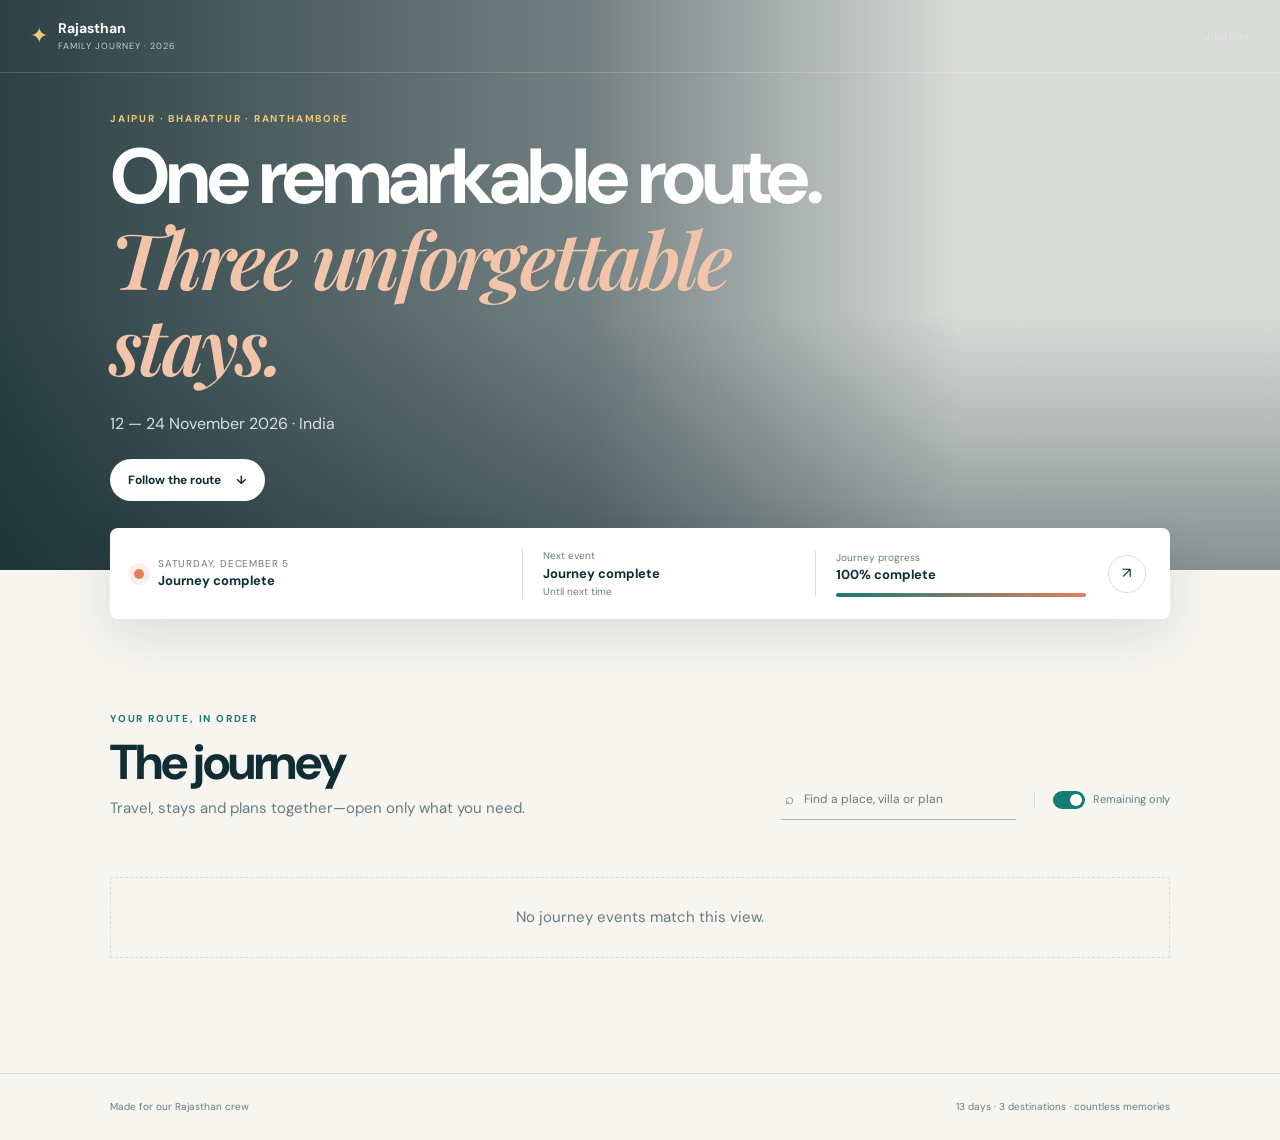
==== commit 997f4acf: "Customize itinerary for Rajasthan trip Co-authored-by: Copilot <223556219+Copilot@users.noreply.gith" ====
--- a/index.html
+++ b/index.html
@@ -3,22 +3,22 @@
   <head>
     <meta charset="utf-8" />
     <meta name="viewport" content="width=device-width, initial-scale=1.0, maximum-scale=5.0" />
-    <meta name="description" content="An interactive event timeline for a group journey through Bali." />
+    <meta name="description" content="An interactive event timeline for a family journey through Rajasthan, India." />
     <meta name="theme-color" content="#102d34" />
-    <title>Bali · Group Journey</title>
+    <title>Rajasthan · Family Journey</title>
     <link rel="stylesheet" href="styles.css" />
   </head>
   <body>
     <header class="site-header">
       <div class="header-inner">
-        <a class="brand" href="#top"><span class="brand-mark">✦</span><span><strong>Bali</strong><small>Group journey · 2026</small></span></a>
+        <a class="brand" href="#top"><span class="brand-mark">✦</span><span><strong>Rajasthan</strong><small>Family journey · 2026</small></span></a>
         <nav aria-label="Primary navigation"><a href="#journey">Journey</a></nav>
       </div>
     </header>
     <main id="top">
       <section class="hero">
-        <div class="hero-image" role="img" aria-label="Rice terraces and temples in Bali"></div><div class="hero-overlay"></div>
-        <div class="hero-content section-shell"><p class="eyebrow light">Ubud · Candi Dasa · Batu Bolong</p><h1>One island.<br /><em>Three remarkable stays.</em></h1><p>18 — 24 October 2026 · 7 travellers</p><a class="button" href="#journey">Follow the route <span>↓</span></a></div>
+        <div class="hero-image" role="img" aria-label="Amber Fort in Jaipur"></div><div class="hero-overlay"></div>
+        <div class="hero-content section-shell"><p class="eyebrow light">Jaipur · Bharatpur · Ranthambore</p><h1>One remarkable route.<br /><em>Three unforgettable stays.</em></h1><p>12 — 24 November 2026 · India</p><a class="button" href="#journey">Follow the route <span>↓</span></a></div>
       </section>
       <section class="trip-dock section-shell" aria-labelledby="status-title">
         <div class="dock-main"><span class="pulse"></span><div><small id="todayLabel">Today</small><strong id="status-title">Your journey is loading</strong></div></div>
@@ -34,7 +34,7 @@
         <div id="timeline" class="timeline" aria-live="polite"></div><p id="emptyState" class="empty-state" hidden>No journey events match this view.</p>
       </section>
     </main>
-    <footer><div class="section-shell"><span>Made for our Bali crew</span><span>7 days · 1 island · 3 stays · countless memories</span></div></footer>
+    <footer><div class="section-shell"><span>Made for our Rajasthan crew</span><span>13 days · 3 destinations · countless memories</span></div></footer>
     <dialog id="cityDialog" class="city-dialog"><button class="dialog-close" type="button" aria-label="Close city guide">×</button><div id="dialogImage" class="dialog-image"></div><div class="dialog-content"><p id="dialogCountry" class="eyebrow"></p><h2 id="dialogTitle"></h2><p id="dialogDates" class="dialog-dates"></p><p id="dialogAbout" class="dialog-about"></p><div id="dialogFacts" class="dialog-facts"></div><div id="dialogHighlights" class="dialog-highlights"></div><section class="dialog-places"><div class="dialog-places-heading"><small>Near your stay</small><p>Good first stops for culture, nature and activities close to your villa.</p></div><div id="dialogPlaces" class="places-list"></div></section><a id="dialogMap" class="button dark" target="_blank" rel="noopener">Open stay in Google Maps ↗</a></div></dialog>
     <div id="toast" class="toast" role="status" aria-live="polite"></div><script src="app.js"></script>
   </body>
--- a/styles.css
+++ b/styles.css
@@ -1,7 +1,7 @@
 @import url('https://fonts.googleapis.com/css2?family=DM+Sans:wght@400;500;600;700&family=Playfair+Display:ital,wght@0,600;1,600&display=swap');
 :root{--ink:#102d34;--muted:#687b7e;--paper:#f6f5f0;--white:#fff;--line:#d8e0dc;--teal:#167b75;--coral:#e27e5d;--gold:#edc875;--shadow:0 18px 50px rgba(16,45,52,.11)}*{box-sizing:border-box}html{scroll-behavior:smooth}body{margin:0;background:var(--paper);color:var(--ink);font:15px/1.55 'DM Sans',sans-serif}a{color:inherit;text-decoration:none}button,input{font:inherit}button{color:inherit}a:focus-visible,button:focus-visible,input:focus-visible,summary:focus-visible{outline:3px solid var(--gold);outline-offset:3px}.section-shell{width:min(1060px,calc(100% - 40px));margin-inline:auto}
 .site-header{position:absolute;z-index:3;width:100%;border-bottom:1px solid rgba(255,255,255,.18);color:#fff}.header-inner{width:min(1220px,calc(100% - 40px));height:72px;display:flex;align-items:center;justify-content:space-between;margin:auto}.brand{display:flex;align-items:center;gap:10px}.brand-mark{color:var(--gold);font-size:22px}.brand strong,.brand small{display:block}.brand strong{font-size:14px}.brand small{color:#bfd0ce;font-size:9px;letter-spacing:.11em;text-transform:uppercase}.site-header nav{display:flex;gap:28px;color:#dce7e4;font-size:12px}
-.hero{position:relative;min-height:570px;display:flex;align-items:center;color:#fff;overflow:hidden}.hero-image,.hero-overlay{position:absolute;inset:0}.hero-image{background:url('https://images.unsplash.com/photo-1530122037265-a5f1f91d3b99?auto=format&fit=crop&w=1800&q=88') center 44%/cover}.hero-overlay{background:linear-gradient(90deg,rgba(8,33,39,.85) 0%,rgba(8,33,39,.55) 46%,rgba(8,33,39,.12) 75%),linear-gradient(0deg,rgba(8,33,39,.4),transparent 45%)}.hero-content{position:relative;z-index:1;padding-top:42px}.eyebrow{margin:0 0 10px;color:var(--teal);font-size:10px;font-weight:700;letter-spacing:.18em;text-transform:uppercase}.eyebrow.light{color:var(--gold)}h1,h2{margin:0;line-height:1.04;letter-spacing:-.045em}h1{max-width:760px;font-size:clamp(48px,6.3vw,78px)}h1 em{color:#f2c4aa;font-family:'Playfair Display',serif;font-weight:600}.hero-content>p:not(.eyebrow){margin:22px 0;color:#d6e1df;font-size:16px}.button{display:inline-block;padding:12px 18px;border-radius:99px;background:#fff;color:var(--ink);font-size:12px;font-weight:700}
+.hero{position:relative;min-height:570px;display:flex;align-items:center;color:#fff;overflow:hidden}.hero-image,.hero-overlay{position:absolute;inset:0}.hero-image{background:url('https://images.unsplash.com/photo-1599661046289-e31897846e41?auto=format&fit=crop&w=1800&q=88') center 44%/cover}.hero-overlay{background:linear-gradient(90deg,rgba(8,33,39,.85) 0%,rgba(8,33,39,.55) 46%,rgba(8,33,39,.12) 75%),linear-gradient(0deg,rgba(8,33,39,.4),transparent 45%)}.hero-content{position:relative;z-index:1;padding-top:42px}.eyebrow{margin:0 0 10px;color:var(--teal);font-size:10px;font-weight:700;letter-spacing:.18em;text-transform:uppercase}.eyebrow.light{color:var(--gold)}h1,h2{margin:0;line-height:1.04;letter-spacing:-.045em}h1{max-width:760px;font-size:clamp(48px,6.3vw,78px)}h1 em{color:#f2c4aa;font-family:'Playfair Display',serif;font-weight:600}.hero-content>p:not(.eyebrow){margin:22px 0;color:#d6e1df;font-size:16px}.button{display:inline-block;padding:12px 18px;border-radius:99px;background:#fff;color:var(--ink);font-size:12px;font-weight:700}
 .button span{margin-left:12px}.button.dark{background:var(--ink);color:#fff;text-align:center}
 .trip-dock{position:relative;z-index:2;display:grid;grid-template-columns:1.35fr 1fr 1fr auto;align-items:center;gap:22px;margin-top:-42px;padding:20px 24px;border-radius:8px;background:#fff;box-shadow:var(--shadow)}.dock-main{display:flex;align-items:center;gap:14px}.pulse{width:10px;height:10px;border-radius:50%;background:var(--coral);box-shadow:0 0 0 6px rgba(226,126,93,.14)}.trip-dock small,.trip-dock span{display:block;color:var(--muted);font-size:10px}.trip-dock strong{display:block;font-size:13px}.dock-main small{letter-spacing:.08em;text-transform:uppercase}.dock-stat{padding-left:20px;border-left:1px solid var(--line)}.progress{height:4px;margin-top:8px;border-radius:9px;background:#e8eeeb;overflow:hidden}.progress span{height:100%;background:linear-gradient(90deg,var(--teal),var(--coral))}.share-button{width:38px;height:38px;border:1px solid var(--line);border-radius:50%;background:#fff;cursor:pointer}
 .journey-section{padding-block:92px 100px}.section-heading{display:flex;justify-content:space-between;align-items:end;gap:30px;margin-bottom:42px}.section-heading h2,.essentials h2{font-size:clamp(34px,5vw,49px)}.section-intro{margin:9px 0 0;color:var(--muted)}.filters{display:flex;align-items:center;gap:18px}.filters>*+*{padding-left:18px;border-left:1px solid var(--line)}.search{display:flex;gap:8px;align-items:center;width:235px;padding:8px 4px;border-bottom:1px solid #aab8b5;color:var(--muted)}.search input{width:100%;border:0;outline:0;background:transparent;font-size:12px}.toggle{display:flex;align-items:center;gap:8px;color:var(--muted);font-size:11px;white-space:nowrap;cursor:pointer}.toggle input{position:absolute;opacity:0}.toggle span{position:relative;width:32px;height:18px;border-radius:20px;background:#cdd8d4}.toggle span:after{content:'';position:absolute;width:12px;height:12px;top:3px;left:3px;border-radius:50%;background:#fff;transition:.2s}.toggle input:checked+span{background:var(--teal)}.toggle input:checked+span:after{left:17px}
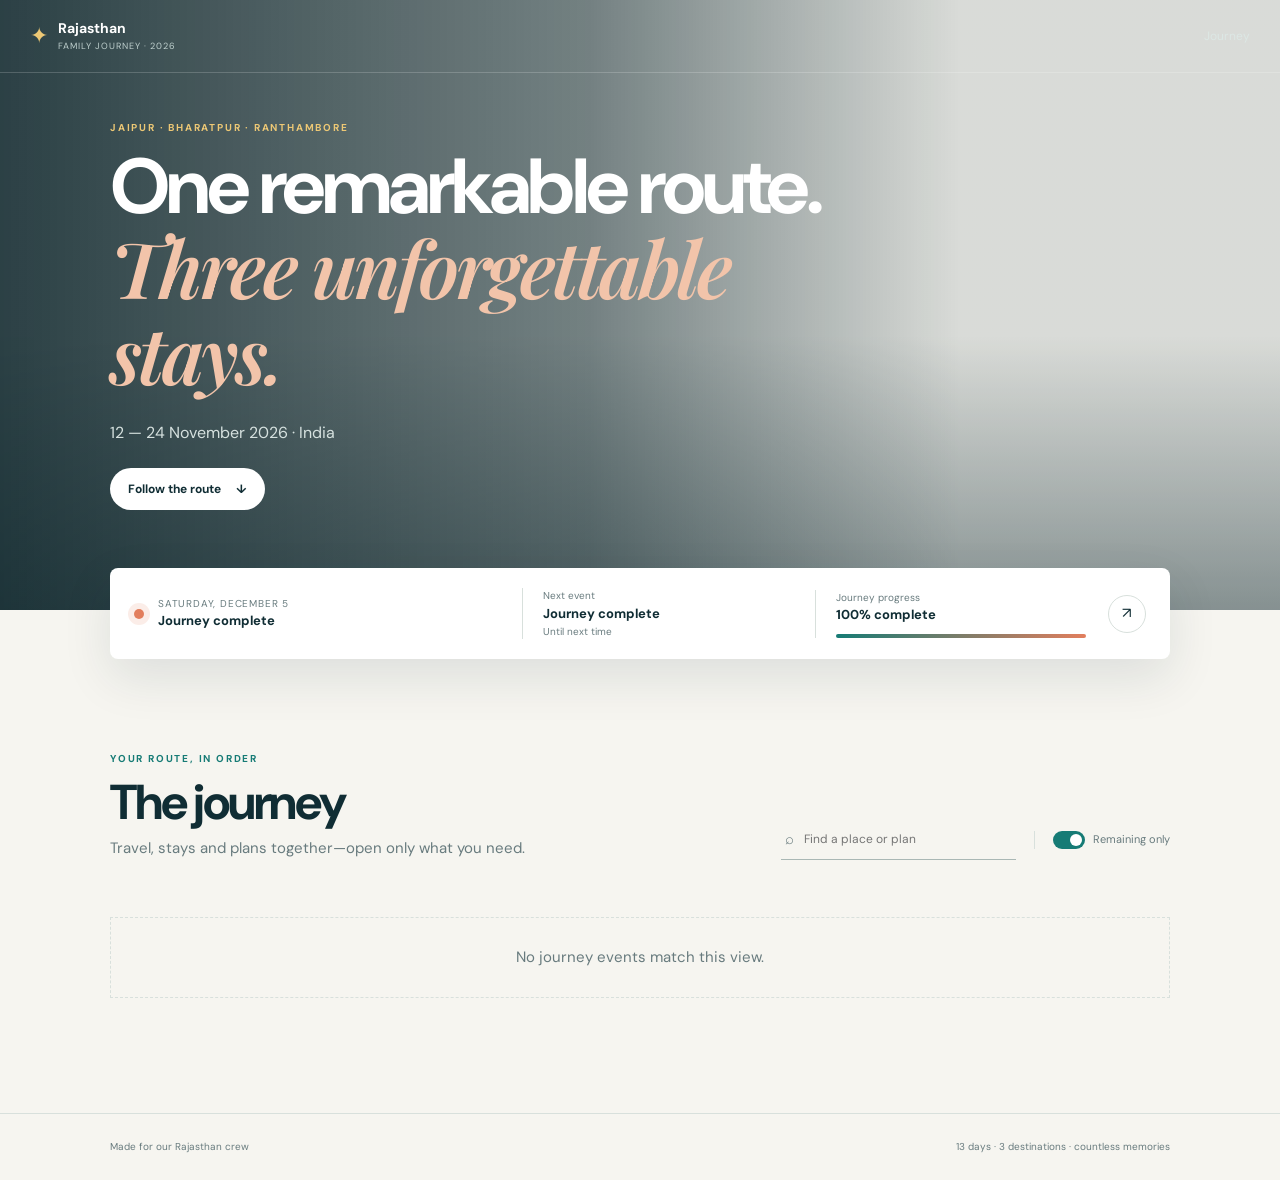
==== commit 0df8b1a4: "Update Rajasthan stays and simplify itinerary Co-authored-by: Copilot <223556219+Copilot@users.norep" ====
--- a/index.html
+++ b/index.html
@@ -29,13 +29,13 @@
       <section class="journey-section section-shell" id="journey" aria-labelledby="journey-title">
         <div class="section-heading">
           <div><p class="eyebrow">Your route, in order</p><h2 id="journey-title">The journey</h2><p class="section-intro">Travel, stays and plans together—open only what you need.</p></div>
-          <div class="filters"><label class="search"><span>⌕</span><input id="searchInput" type="search" placeholder="Find a place, villa or plan" /></label><label class="toggle"><input id="hidePast" type="checkbox" checked /><span></span>Remaining only</label></div>
+          <div class="filters"><label class="search"><span aria-hidden="true">⌕</span><input id="searchInput" type="search" aria-label="Search the itinerary" placeholder="Find a place or plan" /></label><label class="toggle"><input id="hidePast" type="checkbox" checked /><span></span>Remaining only</label></div>
         </div>
         <div id="timeline" class="timeline" aria-live="polite"></div><p id="emptyState" class="empty-state" hidden>No journey events match this view.</p>
       </section>
     </main>
     <footer><div class="section-shell"><span>Made for our Rajasthan crew</span><span>13 days · 3 destinations · countless memories</span></div></footer>
-    <dialog id="cityDialog" class="city-dialog"><button class="dialog-close" type="button" aria-label="Close city guide">×</button><div id="dialogImage" class="dialog-image"></div><div class="dialog-content"><p id="dialogCountry" class="eyebrow"></p><h2 id="dialogTitle"></h2><p id="dialogDates" class="dialog-dates"></p><p id="dialogAbout" class="dialog-about"></p><div id="dialogFacts" class="dialog-facts"></div><div id="dialogHighlights" class="dialog-highlights"></div><section class="dialog-places"><div class="dialog-places-heading"><small>Near your stay</small><p>Good first stops for culture, nature and activities close to your villa.</p></div><div id="dialogPlaces" class="places-list"></div></section><a id="dialogMap" class="button dark" target="_blank" rel="noopener">Open stay in Google Maps ↗</a></div></dialog>
+    <dialog id="cityDialog" class="city-dialog"><button class="dialog-close" type="button" aria-label="Close city guide">×</button><div id="dialogImage" class="dialog-image"></div><div class="dialog-content"><p id="dialogCountry" class="eyebrow"></p><h2 id="dialogTitle"></h2><p id="dialogDates" class="dialog-dates"></p><p id="dialogAbout" class="dialog-about"></p><div id="dialogFacts" class="dialog-facts"></div><div id="dialogHighlights" class="dialog-highlights"></div><section class="dialog-places"><div class="dialog-places-heading"><small>Explore the area</small><p>Ideas for culture, nature and activities around your destination.</p></div><div id="dialogPlaces" class="places-list"></div></section><a id="dialogMap" class="button dark" target="_blank" rel="noopener">Open stay in Google Maps ↗</a></div></dialog>
     <div id="toast" class="toast" role="status" aria-live="polite"></div><script src="app.js"></script>
   </body>
 </html>
--- a/styles.css
+++ b/styles.css
@@ -1,7 +1,7 @@
 @import url('https://fonts.googleapis.com/css2?family=DM+Sans:wght@400;500;600;700&family=Playfair+Display:ital,wght@0,600;1,600&display=swap');
 :root{--ink:#102d34;--muted:#687b7e;--paper:#f6f5f0;--white:#fff;--line:#d8e0dc;--teal:#167b75;--coral:#e27e5d;--gold:#edc875;--shadow:0 18px 50px rgba(16,45,52,.11)}*{box-sizing:border-box}html{scroll-behavior:smooth}body{margin:0;background:var(--paper);color:var(--ink);font:15px/1.55 'DM Sans',sans-serif}a{color:inherit;text-decoration:none}button,input{font:inherit}button{color:inherit}a:focus-visible,button:focus-visible,input:focus-visible,summary:focus-visible{outline:3px solid var(--gold);outline-offset:3px}.section-shell{width:min(1060px,calc(100% - 40px));margin-inline:auto}
 .site-header{position:absolute;z-index:3;width:100%;border-bottom:1px solid rgba(255,255,255,.18);color:#fff}.header-inner{width:min(1220px,calc(100% - 40px));height:72px;display:flex;align-items:center;justify-content:space-between;margin:auto}.brand{display:flex;align-items:center;gap:10px}.brand-mark{color:var(--gold);font-size:22px}.brand strong,.brand small{display:block}.brand strong{font-size:14px}.brand small{color:#bfd0ce;font-size:9px;letter-spacing:.11em;text-transform:uppercase}.site-header nav{display:flex;gap:28px;color:#dce7e4;font-size:12px}
-.hero{position:relative;min-height:570px;display:flex;align-items:center;color:#fff;overflow:hidden}.hero-image,.hero-overlay{position:absolute;inset:0}.hero-image{background:url('https://images.unsplash.com/photo-1599661046289-e31897846e41?auto=format&fit=crop&w=1800&q=88') center 44%/cover}.hero-overlay{background:linear-gradient(90deg,rgba(8,33,39,.85) 0%,rgba(8,33,39,.55) 46%,rgba(8,33,39,.12) 75%),linear-gradient(0deg,rgba(8,33,39,.4),transparent 45%)}.hero-content{position:relative;z-index:1;padding-top:42px}.eyebrow{margin:0 0 10px;color:var(--teal);font-size:10px;font-weight:700;letter-spacing:.18em;text-transform:uppercase}.eyebrow.light{color:var(--gold)}h1,h2{margin:0;line-height:1.04;letter-spacing:-.045em}h1{max-width:760px;font-size:clamp(48px,6.3vw,78px)}h1 em{color:#f2c4aa;font-family:'Playfair Display',serif;font-weight:600}.hero-content>p:not(.eyebrow){margin:22px 0;color:#d6e1df;font-size:16px}.button{display:inline-block;padding:12px 18px;border-radius:99px;background:#fff;color:var(--ink);font-size:12px;font-weight:700}
+.hero{position:relative;min-height:570px;display:flex;align-items:center;color:#fff;overflow:hidden}.hero-image,.hero-overlay{position:absolute;inset:0}.hero-image{background:url('https://images.unsplash.com/photo-1599661046289-e31897846e41?auto=format&fit=crop&w=1800&q=88') center 44%/cover}.hero-overlay{background:linear-gradient(90deg,rgba(8,33,39,.85) 0%,rgba(8,33,39,.55) 46%,rgba(8,33,39,.12) 75%),linear-gradient(0deg,rgba(8,33,39,.4),transparent 45%)}.hero-content{position:relative;z-index:1;padding-block:120px 100px}.eyebrow{margin:0 0 10px;color:var(--teal);font-size:10px;font-weight:700;letter-spacing:.18em;text-transform:uppercase}.eyebrow.light{color:var(--gold)}h1,h2{margin:0;line-height:1.04;letter-spacing:-.045em}h1{max-width:760px;font-size:clamp(48px,6.3vw,78px)}h1 em{color:#f2c4aa;font-family:'Playfair Display',serif;font-weight:600}.hero-content>p:not(.eyebrow){margin:22px 0;color:#d6e1df;font-size:16px}.button{display:inline-block;padding:12px 18px;border-radius:99px;background:#fff;color:var(--ink);font-size:12px;font-weight:700}
 .button span{margin-left:12px}.button.dark{background:var(--ink);color:#fff;text-align:center}
 .trip-dock{position:relative;z-index:2;display:grid;grid-template-columns:1.35fr 1fr 1fr auto;align-items:center;gap:22px;margin-top:-42px;padding:20px 24px;border-radius:8px;background:#fff;box-shadow:var(--shadow)}.dock-main{display:flex;align-items:center;gap:14px}.pulse{width:10px;height:10px;border-radius:50%;background:var(--coral);box-shadow:0 0 0 6px rgba(226,126,93,.14)}.trip-dock small,.trip-dock span{display:block;color:var(--muted);font-size:10px}.trip-dock strong{display:block;font-size:13px}.dock-main small{letter-spacing:.08em;text-transform:uppercase}.dock-stat{padding-left:20px;border-left:1px solid var(--line)}.progress{height:4px;margin-top:8px;border-radius:9px;background:#e8eeeb;overflow:hidden}.progress span{height:100%;background:linear-gradient(90deg,var(--teal),var(--coral))}.share-button{width:38px;height:38px;border:1px solid var(--line);border-radius:50%;background:#fff;cursor:pointer}
 .journey-section{padding-block:92px 100px}.section-heading{display:flex;justify-content:space-between;align-items:end;gap:30px;margin-bottom:42px}.section-heading h2,.essentials h2{font-size:clamp(34px,5vw,49px)}.section-intro{margin:9px 0 0;color:var(--muted)}.filters{display:flex;align-items:center;gap:18px}.filters>*+*{padding-left:18px;border-left:1px solid var(--line)}.search{display:flex;gap:8px;align-items:center;width:235px;padding:8px 4px;border-bottom:1px solid #aab8b5;color:var(--muted)}.search input{width:100%;border:0;outline:0;background:transparent;font-size:12px}.toggle{display:flex;align-items:center;gap:8px;color:var(--muted);font-size:11px;white-space:nowrap;cursor:pointer}.toggle input{position:absolute;opacity:0}.toggle span{position:relative;width:32px;height:18px;border-radius:20px;background:#cdd8d4}.toggle span:after{content:'';position:absolute;width:12px;height:12px;top:3px;left:3px;border-radius:50%;background:#fff;transition:.2s}.toggle input:checked+span{background:var(--teal)}.toggle input:checked+span:after{left:17px}
@@ -9,11 +9,13 @@
 .summary-copy span{color:var(--muted);font-size:11px}.summary-dates{margin-block:4px 3px;color:var(--ink)!important;font-size:11px!important;font-weight:700}.chevron{display:grid;place-items:center;width:28px;height:28px;border:1px solid var(--line);border-radius:50%;transition:.2s}.travel-event[open] .chevron,.hotel-details[open] .chevron{transform:rotate(180deg)}.travel-details{display:grid;grid-template-columns:repeat(3,1fr);gap:1px;margin:0 20px;background:var(--line);border:1px solid var(--line)}.travel-details div{padding:13px;background:#fafbf9}.travel-details small,.travel-details strong{display:block}.travel-details small{color:var(--muted);font-size:9px;text-transform:uppercase}.travel-details strong{font-size:11px}.event-actions{padding:13px 20px 17px}.map-link{color:var(--teal);font-size:11px;font-weight:700}.map-link span{color:var(--coral)}
 .city-event{display:grid;grid-template-columns:37% 63%;overflow:hidden}.city-visual{position:relative;min-height:285px;padding:0;border:0;background-position:center;background-size:cover;text-align:left;cursor:pointer}.city-visual>span{position:absolute;left:25px;bottom:23px;color:#fff}.city-visual small,.city-visual strong,.city-visual em{display:block}.city-visual small{color:var(--gold);font-size:9px;font-style:normal;font-weight:700;letter-spacing:.14em;text-transform:uppercase}.city-visual strong{font:600 36px/1.1 'Playfair Display',serif}.city-visual em{margin-top:8px;font-size:10px;font-style:normal}.city-body{padding:23px 25px}.stay-meta{display:flex;align-items:center;gap:12px;padding-bottom:16px;margin-bottom:16px;border-bottom:1px solid var(--line)}.stay-meta strong{font-size:13px}.stay-meta span{color:var(--muted);font-size:10px}.stay-chip{padding:4px 8px;border-radius:999px;background:#eef5f2;color:var(--teal)!important;font-size:9px!important;font-weight:700;letter-spacing:.08em;text-transform:uppercase}
 
-/* Hotel Header Structure Fixes */
-.stay-header{display:flex;align-items:center;gap:13px;padding-bottom:17px;border-bottom:1px solid var(--line)}.hotel-logo{flex:0 0 39px;height:39px;display:grid;place-items:center;border-radius:50%;background:var(--ink);color:var(--gold);font:600 18px 'Playfair Display',serif}.stay-header small{color:var(--coral);font-size:9px;font-weight:700;text-transform:uppercase}
+.stay-header{display:flex;align-items:center;justify-content:space-between;gap:13px;padding:14px 0 0;border-top:1px solid var(--line);list-style:none;color:var(--ink);font-size:12px;font-weight:700;cursor:pointer}.stay-header::-webkit-details-marker{display:none}
 .hotel-summary{display:flex;flex-direction:column;gap:3px;flex:1;min-width:0}
 .hotel-summary small{display:block;color:var(--coral);font-size:9px;font-weight:700;letter-spacing:0.05em;text-transform:uppercase}
 .hotel-summary strong{display:block;font-size:16px;font-weight:600;color:var(--ink);line-height:1.2;margin-top:2px}
+.hotel-summary .map-link,.home-address .map-link{margin-top:5px}.hotel-details{margin-top:18px}.hotel-expanded>p{margin:16px 0 0;color:var(--muted);font-size:12px}.home-address{display:flex;flex-direction:column;align-items:flex-start;gap:3px;margin-top:18px;padding:14px 16px;border-radius:7px;background:#f4f8f6}.home-address small{color:var(--teal);font-size:9px;font-weight:700;letter-spacing:.08em;text-transform:uppercase}.home-address strong{font-size:13px}.home-address>span{color:var(--muted);font-size:11px}.image-credit{margin:16px 0 0;color:var(--muted);font-size:9px}.image-credit a{text-decoration:underline}
+.toggle input:focus-visible+span{outline:3px solid var(--gold);outline-offset:3px}
+.event-logo svg{width:21px;height:21px}.summary-copy span,.address-container,.home-address>span,.map-link{font-size:12px}.image-credit{font-size:10px}
 
 .plan-list{padding-block:8px}.plan-list>div{display:grid;grid-template-columns:55px 1fr;gap:10px;padding:9px 0;border-bottom:1px solid #edf1ef}.plan-list time{color:var(--teal);font-size:10px;font-weight:700}.plan-list span{font-size:11px}.city-footer{display:flex;justify-content:space-between;align-items:center;gap:15px;padding-top:10px;color:var(--muted);font-size:9px}.city-footer>span{overflow:hidden;text-overflow:ellipsis;white-space:nowrap}.empty-state{padding:28px;border:1px dashed var(--line);color:var(--muted);text-align:center}
 .essentials{display:grid;grid-template-columns:.75fr 1.6fr;gap:60px;margin-bottom:90px;padding:42px;border-radius:8px;background:var(--ink);color:#fff}.essentials>div>p:last-child{color:#a9bfbd;font-size:12px}.essential-grid{display:grid;grid-template-columns:1fr 1fr;gap:12px}.essential-grid article{position:relative;padding:17px 17px 15px 48px;border:1px solid rgba(255,255,255,.12);border-radius:5px}.essential-grid article>span{position:absolute;left:15px;top:17px}.essential-grid small,.essential-grid strong{display:block}.essential-grid small{color:#89a3a1;font-size:9px;text-transform:uppercase}.essential-grid strong{font-size:13px}.essential-grid p{margin:2px 0 0;color:#a9bfbd;font-size:9px}footer{padding:25px 0;border-top:1px solid var(--line);color:var(--muted);font-size:10px}footer div{display:flex;justify-content:space-between}
@@ -174,7 +176,7 @@
 .place-link {
   align-self: center;
   color: var(--teal);
-  font-size: 11px;
+  font-size: 12px;
   font-weight: 700;
   white-space: nowrap;
 }
@@ -182,7 +184,7 @@
 /* Fix text break errors within address elements */
 .address-container {
   display: block;
-  font-size: 11px;
+  font-size: 12px;
   color: var(--muted);
   word-break: break-word;
   overflow-wrap: break-word;
@@ -206,12 +208,13 @@
   .section-shell,.header-inner{width:calc(100% - 24px)}
   .site-header nav{display:none}
   .hero{min-height:500px}
-  .hero-content{padding-top:30px}
+  .hero-content{padding-block:100px 72px}
   h1{font-size:clamp(38px,11vw,52px)}
   .hero-content>p:not(.eyebrow){font-size:14px}
-  .trip-dock{grid-template-columns:1fr;margin-top:-26px;padding:14px}
-  .dock-stat{padding-left:0;border-left:0;border-top:1px solid var(--line);padding-top:10px}
-  .share-button{justify-self:start}
+  .trip-dock{grid-template-columns:1fr auto;gap:12px;margin-top:-26px;padding:16px}
+  .dock-main{grid-column:1}.dock-stat{padding-left:0;border-left:0;border-top:1px solid var(--line);padding-top:10px}
+  .dock-stat:nth-child(2){grid-column:1 / -1}.dock-stat:nth-child(3){grid-column:1 / -1}
+  .share-button{grid-column:2;grid-row:1;justify-self:end}
   .journey-section{padding-block:58px 70px}
   .section-heading{margin-bottom:26px;gap:18px}
   .section-intro{max-width:38ch}
@@ -222,7 +225,7 @@
   .travel-event summary{grid-template-columns:38px 1fr auto;padding:14px}
   .event-logo{width:34px;height:34px}
   .summary-copy strong{font-size:15px}
-  .summary-copy span{font-size:10px}
+  .summary-copy span{font-size:11px}
   .travel-details{grid-template-columns:1fr}
   .city-event{grid-template-columns:1fr}
   .city-visual{min-height:220px}
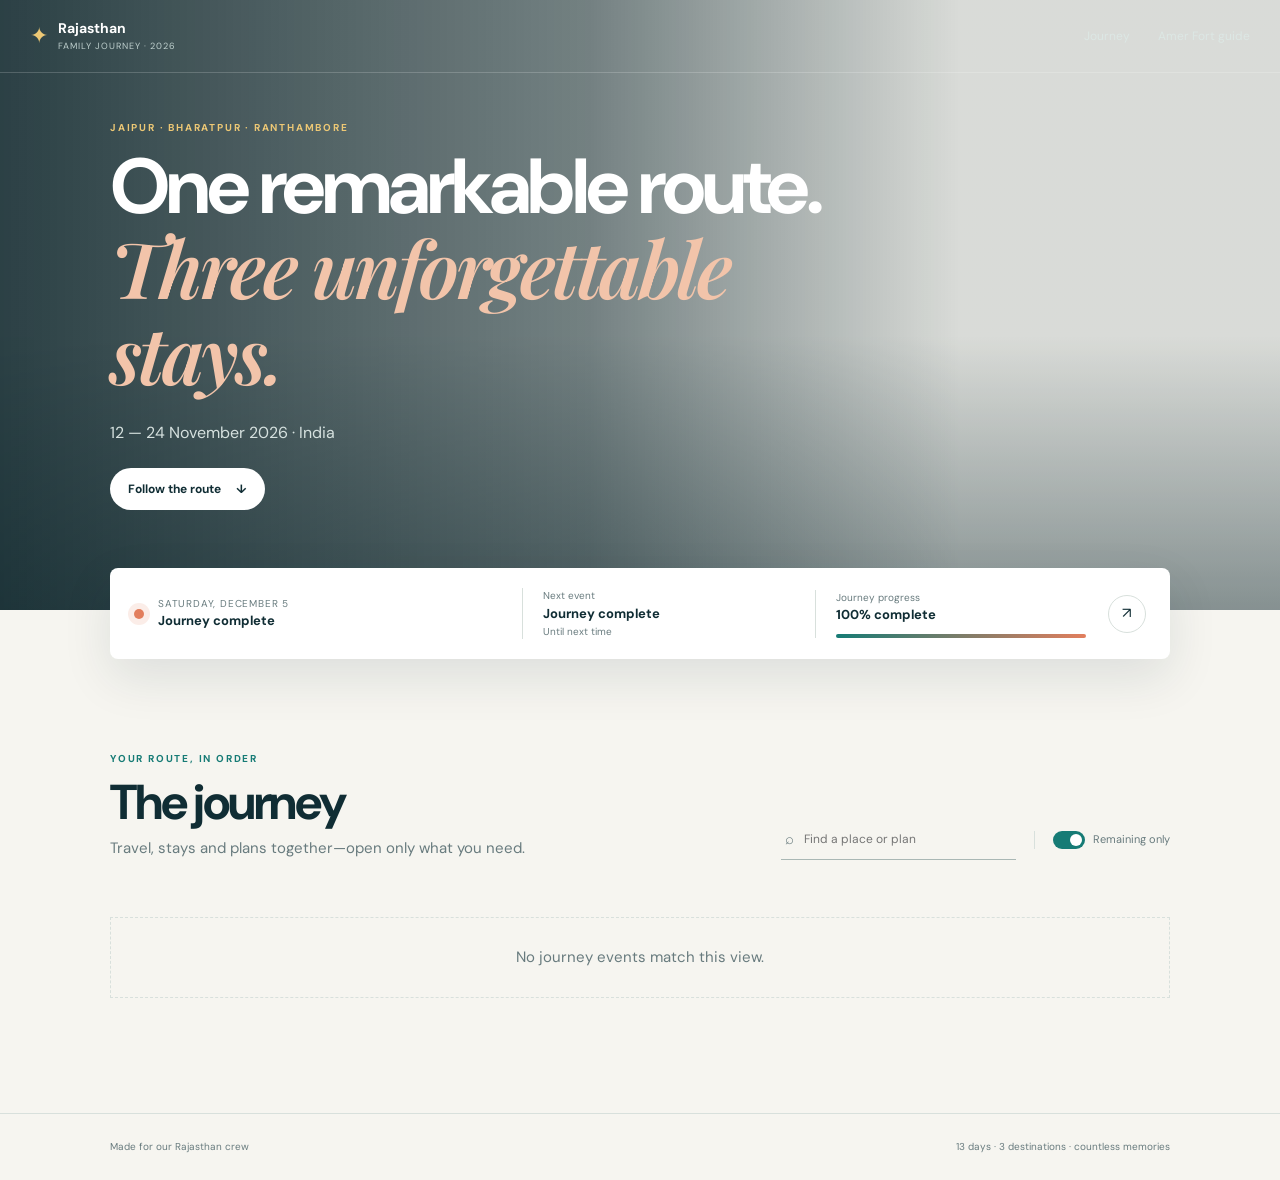
==== commit 83c11623: "Add self-guided Amer Fort tour at /amer-guide Scrollable 14-checkpoint route with flip-card story gu" ====
--- a/index.html
+++ b/index.html
@@ -12,7 +12,7 @@
     <header class="site-header">
       <div class="header-inner">
         <a class="brand" href="#top"><span class="brand-mark">✦</span><span><strong>Rajasthan</strong><small>Family journey · 2026</small></span></a>
-        <nav aria-label="Primary navigation"><a href="#journey">Journey</a></nav>
+        <nav aria-label="Primary navigation"><a href="#journey">Journey</a><a href="amer-guide/">Amer Fort guide</a></nav>
       </div>
     </header>
     <main id="top">
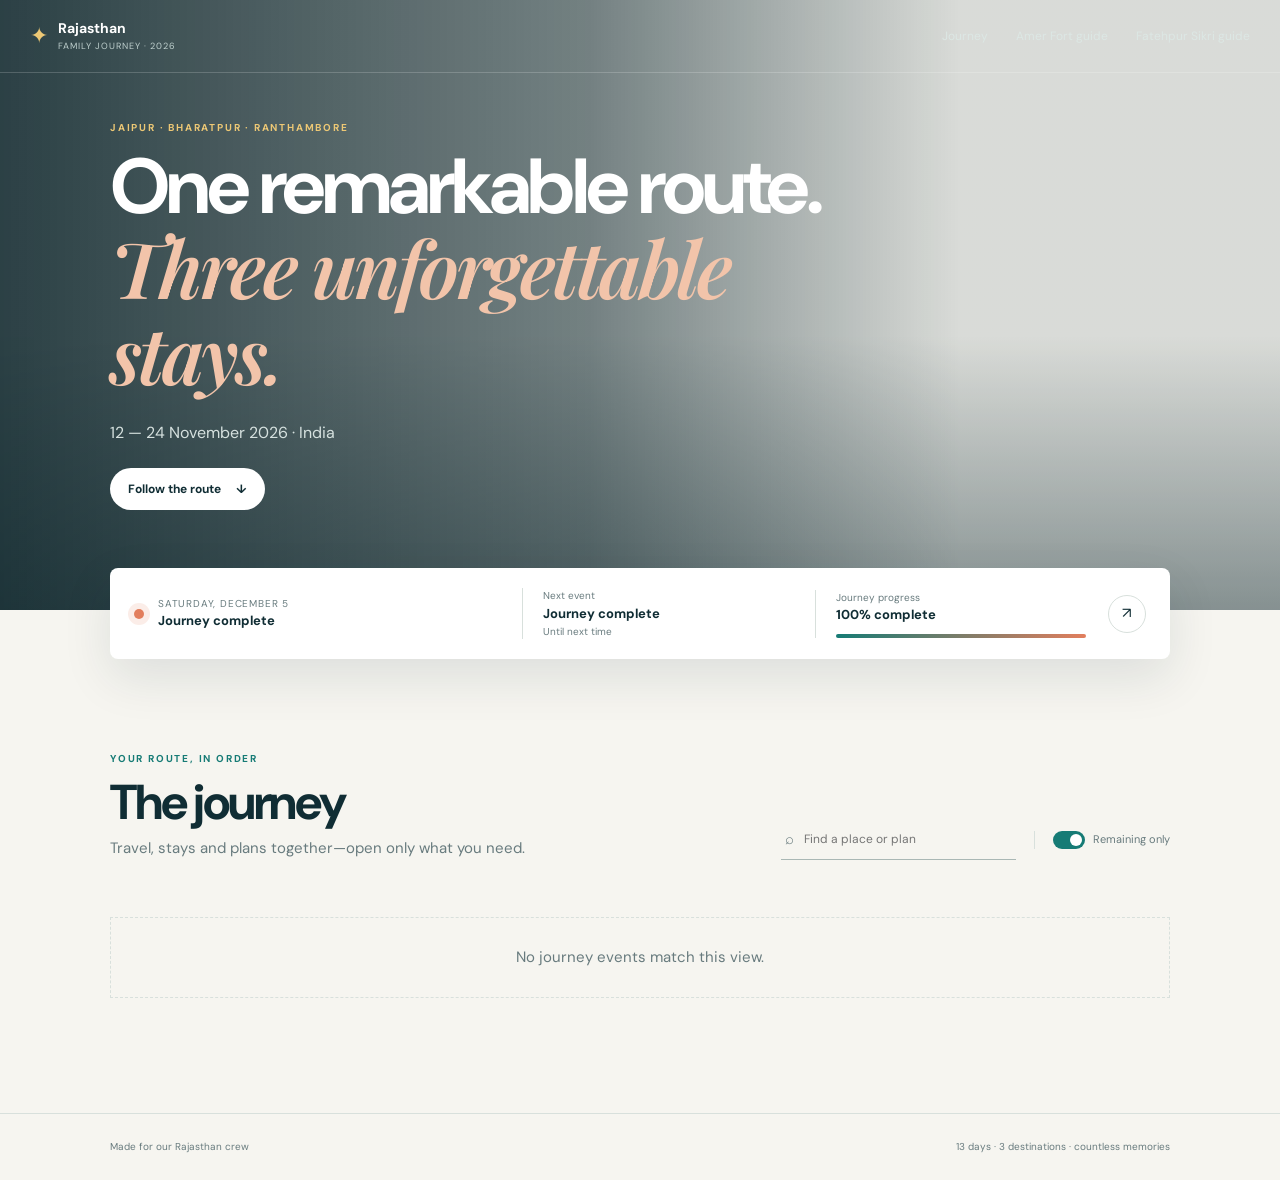
==== commit ca25f270: "Add Fatehpur Sikri visual self-guided tour Co-authored-by: Copilot <223556219+Copilot@users.noreply." ====
--- a/index.html
+++ b/index.html
@@ -12,7 +12,7 @@
     <header class="site-header">
       <div class="header-inner">
         <a class="brand" href="#top"><span class="brand-mark">✦</span><span><strong>Rajasthan</strong><small>Family journey · 2026</small></span></a>
-        <nav aria-label="Primary navigation"><a href="#journey">Journey</a><a href="amer-guide/">Amer Fort guide</a></nav>
+        <nav aria-label="Primary navigation"><a href="#journey">Journey</a><a href="amer-guide/">Amer Fort guide</a><a href="fatehpur-guide/">Fatehpur Sikri guide</a></nav>
       </div>
     </header>
     <main id="top">
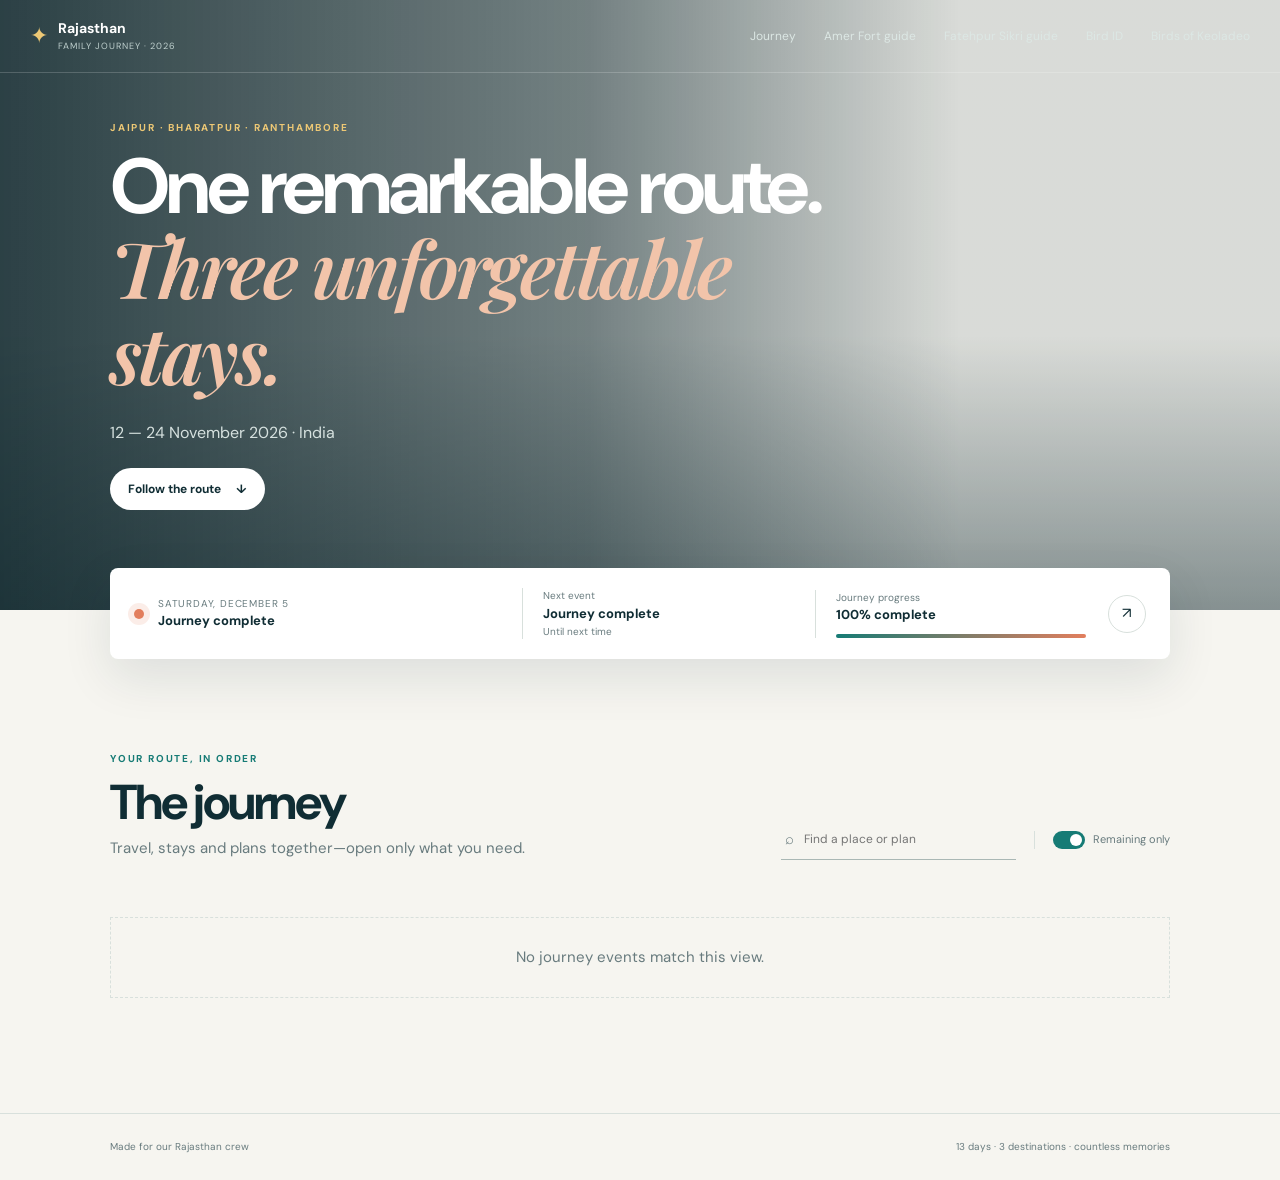
==== commit efac0512: "Add Keoladeo birds site and BirdNET identification API - birds/: searchable checklist of 460 Bharatp" ====
--- a/index.html
+++ b/index.html
@@ -12,7 +12,7 @@
     <header class="site-header">
       <div class="header-inner">
         <a class="brand" href="#top"><span class="brand-mark">✦</span><span><strong>Rajasthan</strong><small>Family journey · 2026</small></span></a>
-        <nav aria-label="Primary navigation"><a href="#journey">Journey</a><a href="amer-guide/">Amer Fort guide</a><a href="fatehpur-guide/">Fatehpur Sikri guide</a></nav>
+        <nav aria-label="Primary navigation"><a href="#journey">Journey</a><a href="amer-guide/">Amer Fort guide</a><a href="fatehpur-guide/">Fatehpur Sikri guide</a><a href="bird-id/">Bird ID</a><a href="birds/">Birds of Keoladeo</a></nav>
       </div>
     </header>
     <main id="top">
